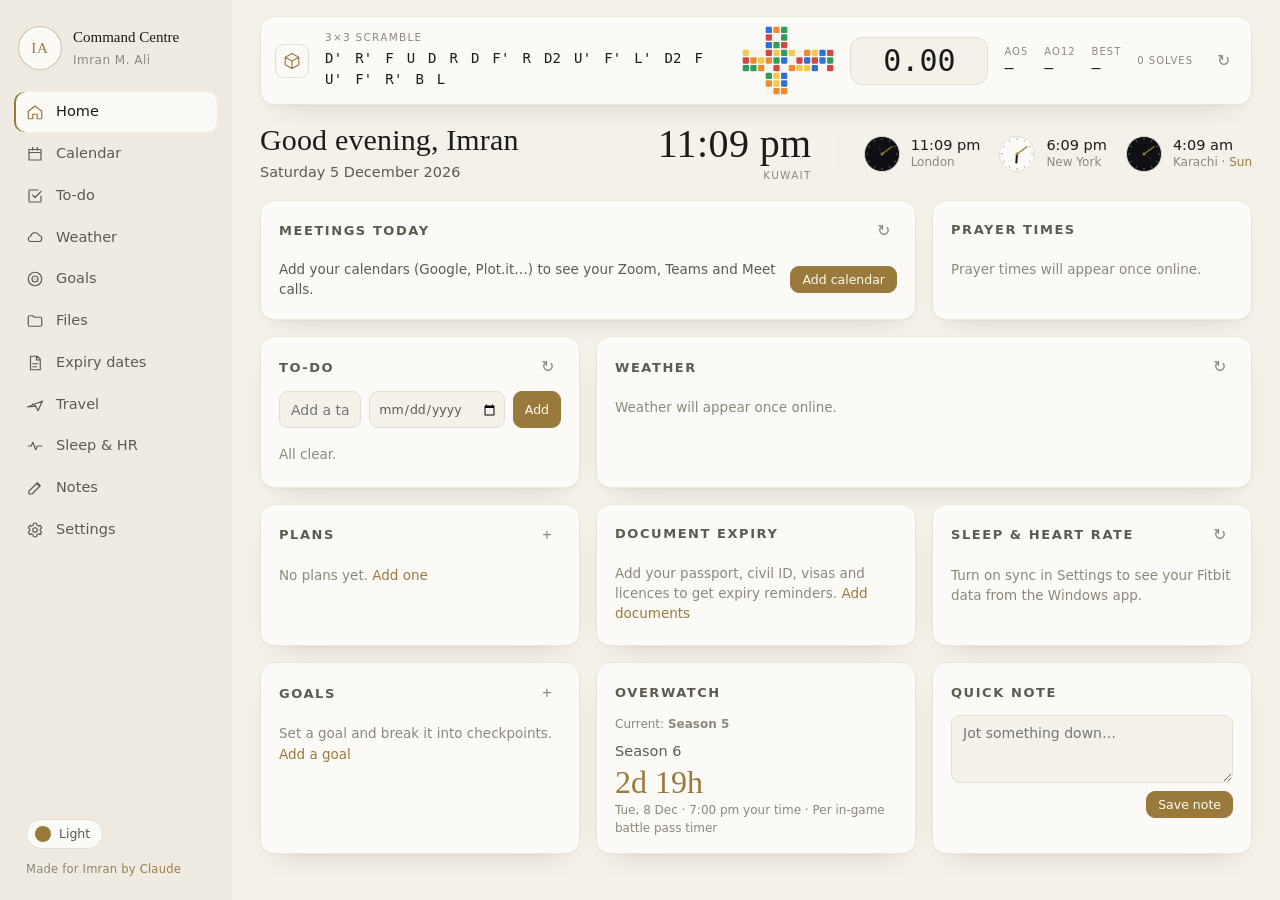
==== web/index.html @ ad5797c7 "iPhone/iPad version (PWA on GitHub Pages), encrypted Supabase sync incl. files, calendar/Fitbit rela" ====
<!DOCTYPE html>
<html lang="en">
<head>
  <meta charset="utf-8">
  <meta name="viewport" content="width=device-width, initial-scale=1, viewport-fit=cover">
  <title>Command Centre</title>
  <meta name="description" content="Imran's personal dashboard">
  <meta name="theme-color" content="#0f0f10" media="(prefers-color-scheme: dark)">
  <meta name="theme-color" content="#f6f3ec" media="(prefers-color-scheme: light)">
  <link rel="icon" href="icons/icon-192.png">
  <script>try{var t=localStorage.getItem("cc-theme");if(t&&t!=="system")document.documentElement.dataset.theme=t;}catch(e){}</script>
  <link rel="manifest" href="manifest.webmanifest">
  <link rel="apple-touch-icon" href="icons/apple-touch-icon.png">
  <meta name="apple-mobile-web-app-capable" content="yes">
  <meta name="mobile-web-app-capable" content="yes">
  <meta name="apple-mobile-web-app-status-bar-style" content="black-translucent">
  <meta name="apple-mobile-web-app-title" content="Command">
  <meta name="format-detection" content="telephone=no">
  <link rel="stylesheet" href="styles.css">
</head>
<body>
  <aside class="sidebar">
    <div class="brand">
      <button class="avatar-btn" id="avatar" title="Change profile picture"><span class="initials">IA</span><span class="edit">Change</span></button>
      <div><b>Command Centre</b><small>Imran M. Ali</small></div>
    </div>
    <nav id="nav"></nav>
    <div class="sidebar-foot">
      <button class="theme-toggle" id="themeToggle" title="Switch dark / light"><span class="t-ico"></span><span class="t-label">Dark</span></button>
      <small class="made">Made for Imran by Claude</small>
    </div>
  </aside>
  <div class="content">
    <div id="cube"></div>
    <main id="main"></main>
  </div>
  <nav id="tabs" class="tabs"></nav>
  <dialog id="modal"></dialog>
  <dialog id="viewer" class="viewer"></dialog>
  <div id="toasts"></div>
  <noscript>This dashboard needs JavaScript.</noscript>
  <script type="module" src="js/app.js"></script>
</body>
</html>
---- web/styles.css ----
/* Command Centre — quiet, editorial dark theme with a warm ivory light theme. */
:root {
  --bg: #0f0f10;
  --bg-2: #141415;
  --surface: #18181a;
  --surface-2: #1f1f22;
  --line: #2a2a2e;
  --line-soft: #222225;
  --text: #ece8df;
  --text-2: #a8a49b;
  --text-3: #75726b;
  --accent: #c9a96b;          /* champagne */
  --accent-ink: #1a1408;
  --accent-soft: rgba(201, 169, 107, .12);
  --ok: #7fb38d;
  --warn: #d9a54a;
  --bad: #d9705f;
  --info: #7ea6d8;
  --radius: 14px;
  --radius-sm: 9px;
  --shadow: 0 1px 0 rgba(255,255,255,.03) inset, 0 10px 30px -18px rgba(0,0,0,.6);
  --serif: "Iowan Old Style", "Palatino Linotype", Palatino, "Book Antiqua", Georgia, ui-serif, serif;
  --sans: "Segoe UI Variable Text", "Segoe UI", -apple-system, BlinkMacSystemFont, "Inter", system-ui, sans-serif;
  --mono: "Cascadia Mono", "SF Mono", ui-monospace, Consolas, monospace;
  --side: 232px;
  color-scheme: dark;
}
:root[data-theme=light] {
    --bg: #f4f1ea; --bg-2: #efebe2; --surface: #fbfaf6; --surface-2: #f3f0e8; --line: #e2ddd1; --line-soft: #ebe7dd;
    --text: #1c1b18; --text-2: #5d5a52; --text-3: #8c887e; --accent: #9a7a3c; --accent-ink: #fffaf0; --accent-soft: rgba(154,122,60,.1);
    --shadow: 0 1px 2px rgba(40,30,10,.04), 0 12px 30px -20px rgba(40,30,10,.25);
    color-scheme: light;
  }
@media (prefers-color-scheme: light) {
  :root:not([data-theme=dark]) {
    --bg: #f4f1ea; --bg-2: #efebe2; --surface: #fbfaf6; --surface-2: #f3f0e8; --line: #e2ddd1; --line-soft: #ebe7dd;
    --text: #1c1b18; --text-2: #5d5a52; --text-3: #8c887e; --accent: #9a7a3c; --accent-ink: #fffaf0; --accent-soft: rgba(154,122,60,.1);
    --shadow: 0 1px 2px rgba(40,30,10,.04), 0 12px 30px -20px rgba(40,30,10,.25);
    color-scheme: light;
  }
}

* { box-sizing: border-box; }
html { -webkit-text-size-adjust: 100%; }
body {
  margin: 0; background: var(--bg); color: var(--text); font: 14.5px/1.5 var(--sans);
  -webkit-font-smoothing: antialiased; display: flex; min-height: 100vh;
}
a { color: inherit; text-decoration: none; }
h1, h2, h3 { font-family: var(--serif); font-weight: 500; letter-spacing: .005em; margin: 0; }
small { color: var(--text-3); font-size: 12px; }
code { font-family: var(--mono); font-size: 12px; background: var(--surface-2); padding: 2px 6px; border-radius: 6px; word-break: break-all; }
.muted { color: var(--text-2); font-size: 13px; }
.spacer { flex: 1; }
.ico { width: 18px; height: 18px; fill: none; stroke: currentColor; stroke-width: 1.6; stroke-linecap: round; stroke-linejoin: round; flex: none; }

/* ---------- sidebar ---------- */
.sidebar {
  width: var(--side); position: fixed; inset: 0 auto 0 0; padding: 22px 14px; display: flex; flex-direction: column;
  border-right: 1px solid var(--line-soft); background: var(--bg-2);
}
.brand { display: flex; gap: 12px; align-items: center; padding: 4px 10px 22px; }
.avatar-btn {
  width: 44px; height: 44px; border-radius: 50%; flex: none; position: relative; padding: 0; cursor: pointer; overflow: hidden;
  border: 1px solid color-mix(in srgb, var(--accent) 45%, transparent); background: var(--surface) center / cover no-repeat;
  display: grid; place-items: center; transition: transform .2s var(--ease), box-shadow .2s;
}
.avatar-btn:hover { transform: scale(1.04); box-shadow: 0 0 0 3px var(--accent-soft); }
.avatar-btn .initials { font: 500 15px var(--serif); letter-spacing: .06em; color: var(--accent); }
.avatar-btn.has-photo .initials { display: none; }
.avatar-btn .edit { position: absolute; inset: auto 0 0 0; height: 40%; display: grid; place-items: center; font: 600 8.5px var(--sans); letter-spacing: .08em; text-transform: uppercase; color: #fff; background: rgba(0,0,0,.55); opacity: 0; transition: opacity .2s; }
.avatar-btn:hover .edit { opacity: 1; }
.orb-dot-unused { display: inline-block; width: 11px; height: 11px; border-radius: 50%; margin-right: 7px; vertical-align: 0; background: conic-gradient(from 0deg, #ff5f8f, #b85cff, #3d7bff, #29d3ff, #ffb347, #ff5f8f); box-shadow: 0 0 10px rgba(150,100,255,.6); animation: orbspin 6s linear infinite, orbpulse 3s ease-in-out infinite; }
@keyframes orbspin { to { transform: rotate(360deg); } }
@keyframes orbpulse { 50% { box-shadow: 0 0 16px rgba(150,100,255,.9); } }
.brand b { display: block; font-family: var(--serif); font-weight: 500; font-size: 15px; white-space: nowrap; }
.brand { gap: 11px !important; padding-left: 4px !important; }
.brand small { letter-spacing: .04em; }
#nav { display: flex; flex-direction: column; gap: 2px; }
#nav a { display: flex; align-items: center; gap: 12px; padding: 9px 12px; border-radius: 10px; color: var(--text-2); transition: background .15s, color .15s; }
#nav a:hover { background: var(--surface); color: var(--text); }
#nav a.active { background: var(--surface); color: var(--text); box-shadow: inset 2px 0 0 var(--accent); }
#nav a.active .ico { color: var(--accent); }
.sidebar-foot { margin-top: auto; padding: 0 12px; display: flex; flex-direction: column; gap: 12px; align-items: flex-start; }
.theme-toggle { display: inline-flex; align-items: center; gap: 8px; padding: 6px 12px 6px 8px; border-radius: 99px; border: 1px solid var(--line); background: var(--surface); color: var(--text-2); font: 500 12.5px var(--sans); cursor: pointer; transition: all .2s var(--ease); }
.theme-toggle:hover { color: var(--text); border-color: var(--text-3); }
.t-ico { width: 16px; height: 16px; border-radius: 50%; position: relative; background: var(--accent); transition: all .35s var(--ease); }
:root[data-theme=dark] .t-ico { background: transparent; box-shadow: inset -5px -2px 0 0 var(--accent); }
.made { font-size: 11.5px; letter-spacing: .02em; background: linear-gradient(90deg, var(--text-3), var(--accent), var(--text-3)); background-size: 200% 100%; -webkit-background-clip: text; background-clip: text; color: transparent; animation: shine 8s linear infinite; }
@keyframes shine { to { background-position: -200% 0; } }
html { transition: background-color .3s; }
body, .card, .sidebar, .cube-bar { transition: background-color .35s var(--ease), border-color .35s var(--ease), color .35s var(--ease); }

.content { margin-left: var(--side); flex: 1; min-width: 0; padding: 22px 32px 60px; max-width: 1480px; }


/* ---------- cube bar ---------- */
.cube-bar {
  display: grid; grid-template-columns: auto minmax(0, 1fr) auto auto auto auto; align-items: center; gap: 18px;
  padding: 12px 16px; margin-bottom: 26px; background: var(--surface); border: 1px solid var(--line-soft); border-radius: var(--radius); box-shadow: var(--shadow);
}
.cube-bar.collapsed { grid-template-columns: auto 1fr; padding: 8px 12px; }
.cube-bar.collapsed > :not(.cube-toggle):not(.cube-scramble) { display: none; }
.cube-bar.collapsed .cube-scramble code { font-size: 12px; color: var(--text-3); }
.cube-toggle { background: none; border: 1px solid var(--line); color: var(--accent); width: 34px; height: 34px; border-radius: 9px; cursor: pointer; display: grid; place-items: center; }
.cube-toggle svg { width: 18px; height: 18px; fill: none; stroke: currentColor; stroke-width: 1.5; stroke-linejoin: round; }
.cube-scramble { min-width: 0; }
.cube-scramble small { display: block; text-transform: uppercase; letter-spacing: .12em; font-size: 10.5px; margin-bottom: 2px; }
.cube-scramble code { background: none; padding: 0; font-size: 15px; letter-spacing: .02em; color: var(--text); word-spacing: 4px; word-break: normal; }
.cube-net { width: 104px; display: block; }
.cube-timer {
  font: 500 34px/1 var(--mono); font-variant-numeric: tabular-nums; min-width: 150px; padding: 10px 14px; border-radius: 12px;
  background: var(--bg); border: 1px solid var(--line); color: var(--text); cursor: pointer; touch-action: none; user-select: none; -webkit-user-select: none; transition: color .1s, border-color .1s;
}
.cube-timer[data-phase=holding] { color: var(--bad); border-color: var(--bad); }
.cube-timer[data-phase=ready] { color: var(--ok); border-color: var(--ok); }
.cube-timer[data-phase=running] { color: var(--accent); }
.cube-stats { display: flex; gap: 16px; align-items: center; }
.cube-stats div { display: flex; flex-direction: column; }
.cube-stats small { text-transform: uppercase; letter-spacing: .1em; font-size: 10px; }
.cube-stats b { font: 500 15px var(--mono); font-variant-numeric: tabular-nums; }
.cube-stats .last span { display: flex; gap: 4px; margin-top: 2px; }
.cube-stats .last button { font: 11px var(--sans); padding: 2px 7px; border-radius: 6px; border: 1px solid var(--line); background: none; color: var(--text-2); cursor: pointer; }
.cube-stats .last button.on { background: var(--accent-soft); color: var(--accent); border-color: var(--accent); }

/* ---------- headings ---------- */
.hero { display: flex; align-items: flex-end; justify-content: space-between; margin: 4px 0 24px; gap: 16px; }
.hero h1 { font-size: 34px; line-height: 1.1; }
.hero p { margin: 6px 0 0; color: var(--text-2); }
.clock { font: 300 46px/1 var(--serif); font-variant-numeric: tabular-nums; color: var(--text); letter-spacing: .01em; }
.page-head { display: flex; align-items: center; justify-content: space-between; gap: 12px; margin: 4px 0 20px; flex-wrap: wrap; }
.page-head h1 { font-size: 30px; }
.actions { display: flex; gap: 8px; }
h3.sub { font-size: 17px; margin: 22px 0 12px; color: var(--text-2); }

/* ---------- grid + cards ---------- */
.grid { display: grid; grid-template-columns: repeat(auto-fill, minmax(320px, 1fr)); gap: 18px; align-items: start; }
.card { background: var(--surface); border: 1px solid var(--line-soft); border-radius: var(--radius); padding: 18px 20px; box-shadow: var(--shadow); min-width: 0; }
.card > header { display: flex; align-items: center; justify-content: space-between; margin-bottom: 14px; min-height: 26px; }
.card h2 { font-size: 13px; font-family: var(--sans); font-weight: 600; text-transform: uppercase; letter-spacing: .12em; color: var(--text-2); }
.card h2 a:hover { color: var(--accent); }
section.card + section.card { margin-top: 18px; }
.grid section.card + section.card { margin-top: 0; }
.span2 { grid-column: span 2; }
.home-grid { align-items: stretch; }
.quick-add input[type=date] { flex: 0 0 150px; }
.done-list .t { color: var(--text-3); text-decoration: line-through; }
.icon-btn.sm { width: 24px; height: 24px; font-size: 13px; opacity: 0; transition: opacity .15s; }
.tasks li:hover .icon-btn.sm { opacity: 1; }
@media (max-width: 1100px) { .span2 { grid-column: auto; } }
.empty { color: var(--text-3); font-size: 13.5px; padding: 6px 0; }
.hint, .warn { font-size: 12.5px; color: var(--text-3); margin-top: 10px; }
.warn { color: var(--warn); margin: 0 0 10px; }
.more { display: inline-block; margin-top: 10px; font-size: 12.5px; color: var(--text-2); }
.more:hover { color: var(--accent); }

/* ---------- buttons ---------- */
.btn { font: 500 13px var(--sans); padding: 8px 14px; border-radius: 9px; border: 1px solid var(--line); background: var(--surface-2); color: var(--text); cursor: pointer; white-space: nowrap; transition: border-color .15s, background .15s, color .15s; display: inline-flex; align-items: center; gap: 6px; }
.btn:hover { border-color: var(--text-3); }
.btn.primary { background: var(--accent); border-color: var(--accent); color: var(--accent-ink); }
.btn.primary:hover { filter: brightness(1.06); }
.btn.ghost { background: transparent; }
.btn.danger { background: transparent; color: var(--bad); border-color: color-mix(in srgb, var(--bad) 40%, transparent); }
.btn.sm { padding: 5px 11px; font-size: 12.5px; }
.icon-btn { width: 28px; height: 28px; border-radius: 8px; border: 1px solid transparent; background: none; color: var(--text-3); cursor: pointer; font-size: 16px; line-height: 1; }
.icon-btn:hover { color: var(--accent); border-color: var(--line); }
.icon-btn.spin { animation: spin .8s linear infinite; }
@keyframes spin { to { transform: rotate(360deg); } }
.link { background: none; border: 0; padding: 0; color: var(--accent); cursor: pointer; font: inherit; font-size: inherit; }
.link:hover { text-decoration: underline; }

/* ---------- connect ---------- */
.connect { display: flex; align-items: center; justify-content: space-between; gap: 14px; padding: 4px 0; }
.connect p { margin: 0; color: var(--text-2); font-size: 13.5px; }

/* ---------- events ---------- */
.events { list-style: none; margin: 0; padding: 0; }
.events li { display: grid; grid-template-columns: 78px 1fr auto; gap: 14px; align-items: center; padding: 11px 0; border-top: 1px solid var(--line-soft); }
.events li:first-child { border-top: 0; }
.events .when { font: 500 14px var(--mono); font-variant-numeric: tabular-nums; color: var(--text-2); display: flex; flex-direction: column; }
.events .what { min-width: 0; }
.events .what b { font-weight: 500; display: block; overflow: hidden; text-overflow: ellipsis; white-space: nowrap; }
.events .what small { display: flex; gap: 8px; align-items: center; }
.events li.live .when { color: var(--accent); }
.events li.live { background: linear-gradient(90deg, var(--accent-soft), transparent 70%); margin: 0 -20px; padding-left: 20px; padding-right: 20px; }
.events li.plan { cursor: pointer; }
.pill { font-size: 10.5px; text-transform: uppercase; letter-spacing: .08em; padding: 1px 7px; border-radius: 99px; border: 1px solid var(--line); color: var(--text-2); }
.pill.zoom { color: #7ea6d8; border-color: rgba(126,166,216,.35); }
.pill.teams { color: #a49be0; border-color: rgba(164,155,224,.35); }
.pill.meet { color: var(--ok); border-color: rgba(127,179,141,.35); }
.pill.plan { color: var(--accent); border-color: color-mix(in srgb, var(--accent) 35%, transparent); }
.day + .day { margin-top: 18px; }
.day h3 { font-size: 18px; margin-bottom: 4px; }
.day h3 small { font-family: var(--sans); margin-left: 8px; }

/* ---------- tasks ---------- */
.quick-add { display: flex; gap: 8px; margin-bottom: 10px; }
.quick-add input { flex: 1; }
.tasks, .checkpoints { list-style: none; margin: 0; padding: 0; }
.tasks li, .checkpoints li { display: flex; align-items: center; gap: 12px; padding: 8px 0; border-top: 1px solid var(--line-soft); }
.tasks li:first-child, .checkpoints li:first-child { border-top: 0; }
.tasks .t { flex: 1; min-width: 0; }
.star { color: var(--accent); font-weight: 400; }
.check { width: 18px; height: 18px; border-radius: 50%; border: 1.5px solid var(--text-3); background: none; cursor: pointer; flex: none; padding: 0; transition: all .15s; }
.check:hover { border-color: var(--accent); }
.check.on { background: var(--accent); border-color: var(--accent); box-shadow: inset 0 0 0 3px var(--surface); }
.overdue { color: var(--bad); }
.soon { color: var(--warn); }
.checkpoints li.done span { color: var(--text-3); text-decoration: line-through; }
.checkpoints li span { flex: 1; }

/* ---------- prayer ---------- */
.prayer-next { display: flex; justify-content: space-between; align-items: baseline; margin-bottom: 12px; }
.prayer-next span { color: var(--text-2); }
.prayer-next b { color: var(--text); font-weight: 500; }
.prayer-next strong { font: 400 26px var(--serif); font-variant-numeric: tabular-nums; color: var(--accent); }
.prayers { list-style: none; margin: 0 0 10px; padding: 0; display: grid; grid-template-columns: repeat(6, 1fr); gap: 4px; }
.prayers li { display: flex; flex-direction: column; align-items: center; padding: 8px 2px; border-radius: 9px; font-size: 11.5px; color: var(--text-2); }
.prayers li b { font: 500 13.5px var(--mono); color: var(--text); margin-top: 2px; }
.prayers li.past { opacity: .45; }
.prayers li.next { background: var(--accent-soft); color: var(--accent); }
.prayers li.next b { color: var(--accent); }

/* ---------- weather ---------- */


/* ---------- plans / alerts / goals ---------- */
.plans, .alerts, .goals, .seasons, .nights { list-style: none; margin: 0; padding: 0; }
.plans li { display: flex; gap: 12px; align-items: center; padding: 9px 0; border-top: 1px solid var(--line-soft); cursor: pointer; }
.plans li:first-child { border-top: 0; }
.plans li > div { flex: 1; min-width: 0; }
.plans b { font-weight: 500; display: block; }
.plans .rel { white-space: nowrap; }
.dot { display: inline-block; width: 8px; height: 8px; border-radius: 50%; background: var(--text-3); }
.dot.family { background: var(--accent); } .dot.friends { background: var(--ok); } .dot.travel { background: var(--info); } .dot.work { background: #a49be0; }
.alerts li { padding: 9px 0 9px 12px; border-left: 2px solid var(--line); margin-bottom: 6px; }
.alerts li b { font-weight: 500; display: block; }
.alerts li.soon { border-color: var(--warn); } .alerts li.urgent, .alerts li.expired { border-color: var(--bad); }
.alerts li.expired small, .alerts li.urgent small { color: var(--bad); }
.goals li { padding: 8px 0; }
.goals .row, .goal .row { display: flex; justify-content: space-between; align-items: baseline; gap: 8px; }
.goals b { font-weight: 500; }
.goals .row span { font: 12.5px var(--mono); color: var(--accent); }
.bar { height: 4px; background: var(--line); border-radius: 99px; overflow: hidden; margin: 7px 0 5px; }
.bar i { display: block; height: 100%; background: var(--accent); border-radius: 99px; transition: width .4s; }
.goal p { margin: -6px 0 12px; }
.goal.archived { opacity: .55; }
.goal .quick-add { margin-top: 12px; }
.goal .quick-add input[type=date] { flex: 0 0 140px; }

/* ---------- overwatch ---------- */
.ow small { display: block; }
.ow-next { margin-top: 8px; }
.ow-next span { color: var(--text-2); display: block; }
.ow-next strong { font: 400 32px/1.2 var(--serif); color: var(--accent); font-variant-numeric: tabular-nums; display: block; }
.seasons li { padding: 8px 0; border-top: 1px solid var(--line-soft); cursor: pointer; }
.seasons li:first-child { border-top: 0; }
.seasons b { font-weight: 500; display: block; }
.seasons + .btn { margin-top: 10px; }

/* ---------- health ---------- */
.stats { display: grid; grid-template-columns: repeat(2, 1fr); gap: 14px 18px; }
.stats > div { display: flex; flex-direction: column; }
.stats strong { font: 400 26px/1.15 var(--serif); font-variant-numeric: tabular-nums; }
.stats strong em { font: 12px var(--sans); color: var(--text-3); font-style: normal; }
.spark-wrap { margin: 16px 0 8px; }
.spark { width: 100%; height: 60px; display: block; }
.spark path { fill: none; stroke: var(--bad); stroke-width: 1.5; vector-effect: non-scaling-stroke; }
.nights li { display: grid; grid-template-columns: 110px 1fr 70px; gap: 12px; align-items: center; padding: 6px 0; font-size: 13px; }
.nights b { font: 500 13px var(--mono); text-align: right; }
.nights .bar { margin: 0; height: 6px; }
@media (min-width: 900px) { main .stats { grid-template-columns: repeat(4, 1fr); } .grid .stats { grid-template-columns: repeat(2, 1fr); } }

/* ---------- quick note / notes ---------- */
.quick-note { display: flex; flex-direction: column; gap: 8px; align-items: flex-end; }
.quick-note textarea { width: 100%; }
.notes { display: grid; grid-template-columns: repeat(auto-fill, minmax(260px, 1fr)); gap: 14px; margin-top: 18px; }
.note { background: var(--surface); border: 1px solid var(--line-soft); border-radius: var(--radius); padding: 16px 18px; display: flex; flex-direction: column; }
.note.pinned { border-color: color-mix(in srgb, var(--accent) 40%, transparent); }
.note p { margin: 0 0 12px; white-space: normal; flex: 1; }
.note footer { display: flex; justify-content: space-between; align-items: center; font-size: 12px; }

/* ---------- documents ---------- */
.doc-grid { display: grid; grid-template-columns: repeat(auto-fill, minmax(300px, 1fr)); gap: 14px; }
.doc { display: flex; gap: 14px; background: var(--surface); border: 1px solid var(--line-soft); border-radius: var(--radius); padding: 14px; cursor: pointer; transition: border-color .15s; border-left: 3px solid var(--line); }
.doc:hover { border-color: var(--line); }
.doc.ok { border-left-color: var(--ok); } .doc.soon { border-left-color: var(--warn); } .doc.urgent, .doc.expired { border-left-color: var(--bad); }
.doc .thumb { width: 74px; height: 74px; border-radius: 9px; background: var(--surface-2) center/cover; flex: none; display: grid; place-items: center; color: var(--text-3); font-size: 12px; border: 1px solid var(--line-soft); }
.doc .info { display: flex; flex-direction: column; gap: 2px; min-width: 0; }
.doc b { font-weight: 500; }
.doc .exp { font-size: 13px; margin-top: 4px; }
.doc .exp em { font-style: normal; color: var(--text-3); margin-left: 4px; }
.doc.urgent .exp, .doc.expired .exp { color: var(--bad); } .doc.soon .exp { color: var(--warn); }

/* ---------- travel ---------- */
.stat-row { display: grid; grid-template-columns: repeat(4, 1fr); gap: 14px; margin-bottom: 18px; }
.stat { background: var(--surface); border: 1px solid var(--line-soft); border-radius: var(--radius); padding: 16px 18px; }
.stat strong { display: block; font: 400 32px/1.1 var(--serif); color: var(--text); }
.chips { display: flex; flex-wrap: wrap; gap: 8px; margin-top: 12px; }
.chip { border: 1px solid var(--line); border-radius: 99px; padding: 4px 12px; font-size: 13px; color: var(--text-2); }
.chip b { color: var(--accent); font-weight: 500; margin-left: 4px; }
.table { width: 100%; border-collapse: collapse; font-size: 13.5px; }
.table th { text-align: left; font-weight: 600; font-size: 11px; text-transform: uppercase; letter-spacing: .1em; color: var(--text-3); padding: 0 10px 10px 0; border-bottom: 1px solid var(--line); }
.table td { padding: 10px 10px 10px 0; border-bottom: 1px solid var(--line-soft); vertical-align: top; }
.table td:first-child { white-space: nowrap; font-variant-numeric: tabular-nums; color: var(--text-2); }
.table tr { cursor: pointer; }
.table tr:hover td { color: var(--text); background: var(--surface-2); }

/* ---------- forms ---------- */
input, textarea, select {
  font: 14px var(--sans); color: var(--text); background: var(--bg); border: 1px solid var(--line); border-radius: var(--radius-sm); padding: 9px 11px; width: 100%; outline: none; transition: border-color .15s;
}
input:focus, textarea:focus, select:focus { border-color: var(--accent); }
textarea { resize: vertical; }
input[type=checkbox] { width: auto; accent-color: var(--accent); }
.stack { display: flex; flex-direction: column; gap: 12px; }
.stack label > span, .form label > span { display: block; font-size: 12px; color: var(--text-2); margin-bottom: 5px; }
.row { display: flex; align-items: center; gap: 8px; flex-wrap: wrap; }
.row2 { display: grid; grid-template-columns: 1fr 1fr; gap: 10px; }
.toggle { display: flex; gap: 10px; align-items: center; cursor: pointer; }
.toggle span { margin: 0 !important; font-size: 13.5px !important; color: var(--text) !important; }
.badge { font-size: 11.5px; padding: 3px 9px; border-radius: 99px; border: 1px solid var(--line); color: var(--text-3); }
.badge.connected { color: var(--ok); border-color: rgba(127,179,141,.4); }
.badge.reconnect { color: var(--warn); border-color: rgba(217,165,74,.4); }

dialog { border: 1px solid var(--line); background: var(--surface); color: var(--text); border-radius: 18px; padding: 0; width: min(560px, calc(100vw - 24px)); box-shadow: 0 30px 80px -20px rgba(0,0,0,.6); }
dialog::backdrop { background: rgba(8, 8, 9, .55); backdrop-filter: blur(4px); }
.form { padding: 24px; display: grid; grid-template-columns: 1fr 1fr; gap: 14px; }
.form h3 { grid-column: 1 / -1; font-size: 22px; margin-bottom: 4px; }
.form label.wide { grid-column: 1 / -1; }
.form small { display: block; margin-top: 4px; }
.form-actions { grid-column: 1 / -1; display: flex; gap: 8px; margin-top: 6px; }
.viewer { width: auto; max-width: 95vw; padding: 12px; text-align: center; }
.viewer img { max-width: 90vw; max-height: 80vh; display: block; margin: 0 auto 10px; border-radius: 10px; }

/* ---------- toasts ---------- */
#toasts { position: fixed; bottom: 24px; right: 24px; display: flex; flex-direction: column; gap: 8px; z-index: 50; }
.toast { background: var(--surface-2); border: 1px solid var(--line); padding: 10px 16px; border-radius: 10px; font-size: 13px; opacity: 0; transform: translateY(8px); transition: all .25s; box-shadow: var(--shadow); }
.toast.show { opacity: 1; transform: none; }
.toast.ok { border-color: rgba(127,179,141,.4); } .toast.error { border-color: rgba(217,112,95,.5); color: var(--bad); }

/* ---------- more page (mobile) ---------- */
.more-grid { display: grid; grid-template-columns: repeat(2, 1fr); gap: 12px; }
.more-tile { display: flex; flex-direction: column; gap: 10px; align-items: flex-start; }
.more-tile .ico { width: 22px; height: 22px; color: var(--accent); }

/* ---------- mobile ---------- */
.tabs { display: none; }
@media (max-width: 640px) {
  body { display: block; }
  .sidebar { display: none; }
  .content { margin: 0; padding: calc(14px + env(safe-area-inset-top)) 14px calc(90px + env(safe-area-inset-bottom)); }
  .tabs {
    display: grid; grid-template-columns: repeat(5, 1fr); position: fixed; left: 0; right: 0; bottom: 0; z-index: 20;
    background: color-mix(in srgb, var(--bg-2) 88%, transparent); backdrop-filter: blur(16px); -webkit-backdrop-filter: blur(16px);
    border-top: 1px solid var(--line-soft); padding: 6px 4px calc(6px + env(safe-area-inset-bottom));
  }
  .tabs a { display: flex; flex-direction: column; align-items: center; gap: 3px; font-size: 10.5px; color: var(--text-3); padding: 4px 0; }
  .tabs a .ico { width: 21px; height: 21px; }
  .tabs a.active { color: var(--accent); }
  .grid { grid-template-columns: 1fr; gap: 12px; }
  .card { padding: 16px; }
  .hero { margin-bottom: 16px; }
  .hero h1 { font-size: 26px; }
  .clock { font-size: 34px; }
  .page-head h1 { font-size: 26px; }
  .stat-row { grid-template-columns: repeat(2, 1fr); }
  .events li.live { margin: 0 -16px; padding-left: 16px; padding-right: 16px; }
  .table thead { display: none; }
  .table tr { display: grid; grid-template-columns: 1fr auto; padding: 10px 0; border-bottom: 1px solid var(--line-soft); }
  .table td { border: 0; padding: 0; }
  .table td:nth-child(2) { text-align: right; font-weight: 500; }
  .table td:nth-child(3), .table td:nth-child(4) { font-size: 12px; color: var(--text-3); }
  .form { grid-template-columns: 1fr; padding: 20px; }
  #toasts { left: 14px; right: 14px; bottom: calc(80px + env(safe-area-inset-bottom)); }

  .cube-bar { grid-template-columns: 1fr auto; grid-template-areas: "scr toggle" "timer net" "stats stats"; gap: 10px 12px; margin-bottom: 16px; padding: 12px 14px; }
  .cube-toggle { grid-area: toggle; }
  .cube-scramble { grid-area: scr; }
  .cube-scramble code { font-size: 13.5px; word-spacing: 2px; }
  .cube-timer { grid-area: timer; font-size: 30px; min-width: 0; width: 100%; padding: 14px; }
  .cube-net-wrap { grid-area: net; }
  .cube-net { width: 92px; }
  .cube-stats { grid-area: stats; justify-content: space-between; }
  .cube-bar [data-new] { display: none; }
  .cube-bar.collapsed { grid-template-columns: 1fr auto; grid-template-areas: "scr toggle"; }
}
@media (min-width: 641px) and (max-width: 1180px) {
  .cube-net-wrap { display: none; }
  .cube-bar { grid-template-columns: auto minmax(0, 1fr) auto auto auto; }
}


/* =================== motion =================== */
:root { --ease: cubic-bezier(.22, .8, .24, 1); }
#main.enter > * { opacity: 0; transform: translateY(8px); }
#main > * { transition: opacity .45s var(--ease), transform .45s var(--ease); }
#main.enter .grid > *, #main.enter .cal-grid > * { opacity: 0; transform: translateY(10px); }
.grid > *, .cal-layout > * { transition: opacity .5s var(--ease), transform .5s var(--ease), border-color .2s, box-shadow .25s; }
.grid > *:nth-child(2) { transition-delay: .03s; } .grid > *:nth-child(3) { transition-delay: .06s; } .grid > *:nth-child(4) { transition-delay: .09s; }
.grid > *:nth-child(5) { transition-delay: .12s; } .grid > *:nth-child(6) { transition-delay: .15s; } .grid > *:nth-child(7) { transition-delay: .18s; }
.grid > *:nth-child(8) { transition-delay: .21s; } .grid > *:nth-child(9) { transition-delay: .24s; } .grid > *:nth-child(n+10) { transition-delay: .27s; }
.card:hover { border-color: var(--line); }
.btn, .icon-btn, .check, .cal-cell, .doc, .plans li, .tasks li { transition: all .18s var(--ease); }
.btn:active, .icon-btn:active { transform: scale(.96); }
.tasks li { animation: none; }
.check.on { animation: pop .3s var(--ease); }
@keyframes pop { 50% { transform: scale(1.25); } }
#nav a { position: relative; }
#nav a .ico { transition: transform .25s var(--ease), color .2s; }
#nav a:hover .ico { transform: translateX(2px); }
dialog[open] { animation: dlg .28s var(--ease); }
dialog[open]::backdrop { animation: fadein .28s ease; }
@keyframes dlg { from { opacity: 0; transform: translateY(12px) scale(.98); } }
@keyframes fadein { from { opacity: 0; } }
.skeleton { border-radius: 10px; background: linear-gradient(90deg, var(--surface-2) 0%, var(--line-soft) 40%, var(--surface-2) 80%); background-size: 200% 100%; animation: shimmer 1.4s infinite linear; }
@keyframes shimmer { to { background-position: -200% 0; } }
.cube-timer[data-phase=running] { box-shadow: 0 0 0 1px var(--accent), 0 0 30px -10px var(--accent); }
.bar i { transition: width .8s var(--ease); }
@media (prefers-reduced-motion: reduce) { *, *::before, *::after { animation: none !important; transition: none !important; } }

/* =================== clocks =================== */
.clocks { display: flex; align-items: center; gap: 26px; }
.clock-main { display: flex; flex-direction: column; align-items: flex-end; }
.clock-main small { letter-spacing: .12em; text-transform: uppercase; font-size: 10.5px; margin-top: 4px; }
.clock { font: 300 44px/1 var(--serif); }
.world { list-style: none; margin: 0; padding: 0 0 0 24px; display: flex; gap: 18px; border-left: 1px solid var(--line-soft); }
.world li { display: flex; align-items: center; gap: 10px; }
.world b { display: block; font: 500 14.5px var(--sans); font-variant-numeric: tabular-nums; white-space: nowrap; }
.world small { display: block; white-space: nowrap; }
.world em { font-style: normal; color: var(--accent); }
.mini-clock { flex: none; }
.mini-clock .face { fill: var(--surface); stroke: var(--line); }
.mini-clock .tick { stroke: var(--text-3); stroke-width: 1; }
.mini-clock .hand { stroke: var(--text); stroke-linecap: round; transform-origin: 20px 20px; transition: transform .6s var(--ease); }
.mini-clock .hand.h { stroke-width: 2.2; }
.mini-clock .hand.m { stroke-width: 1.4; stroke: var(--accent); }
.mini-clock .pin { fill: var(--accent); }
.world li.night .mini-clock .face { fill: #101014; }
@media (max-width: 1250px) { .hero { flex-direction: column; align-items: flex-start; } .clocks { width: 100%; justify-content: space-between; } }
@media (max-width: 640px) { .clocks { flex-direction: column; align-items: flex-start; gap: 12px; } .clock-main { align-items: flex-start; } .world { border: 0; padding: 0; flex-wrap: wrap; gap: 14px; } }

/* =================== weather =================== */
.weather-card { grid-column: span 2; }
@media (max-width: 1100px) { .weather-card { grid-column: auto; } }
.wx-top { display: flex; justify-content: space-between; gap: 20px; align-items: center; flex-wrap: wrap; }
.wx-now { display: flex; gap: 14px; align-items: center; }
.wx-now strong { font: 300 42px/1 var(--serif); display: block; margin-bottom: 4px; }
.wx-now small, .wx-moon small { display: block; }
.wx-moon { display: flex; gap: 12px; align-items: center; padding: 8px 14px 8px 8px; border: 1px solid var(--line-soft); border-radius: 12px; background: var(--bg); }
.wx-moon b { font-weight: 500; display: block; }
.moon-svg { filter: drop-shadow(0 0 10px rgba(244,239,226,.12)); }
.wx-sunline { display: flex; gap: 18px; margin: 12px 0 4px; }
.wx-week { list-style: none; margin: 10px 0 8px; padding: 0; }
.wx-week li { display: grid; grid-template-columns: 52px 34px 36px 34px 1fr 34px; align-items: center; gap: 8px; padding: 5px 0; border-top: 1px solid var(--line-soft); font-size: 13.5px; }
.wx-week li:first-child { border-top: 0; }
.wx-week span { color: var(--text-2); }
.wx-week em { font-style: normal; color: var(--text-3); text-align: right; }
.wx-week b { font-weight: 500; text-align: right; }
.wx-week .rain, .hours .rain { color: var(--info); font-size: 11.5px; }
.trange { height: 5px; background: var(--line-soft); border-radius: 99px; position: relative; }
.trange i { position: absolute; top: 0; bottom: 0; border-radius: 99px; background: linear-gradient(90deg, #7ea6d8, #f2c14e 60%, #e0874f); }
.src { display: block; text-align: right; }
.hourly { position: relative; }
.hourly-chart { width: 100%; height: 120px; display: block; }
.tline { fill: none; stroke: var(--accent); stroke-width: 2; vector-effect: non-scaling-stroke; }
.hours { list-style: none; margin: 6px 0 0; padding: 0; display: grid; grid-template-columns: repeat(12, 1fr); }
.hours li { display: flex; flex-direction: column; align-items: center; gap: 2px; font-size: 12px; }
.hours b { font-weight: 500; }
.weather-card.big .wx-week li { grid-template-columns: 70px 40px 44px 40px 1fr 40px; font-size: 14.5px; padding: 8px 0; }
@media (max-width: 640px) { .hours { grid-template-columns: repeat(6, 1fr); } .hours li:nth-child(n+7) { display: none; } }

/* animated weather icon parts */
.wx-svg { flex: none; overflow: visible; }
.wx-rays { animation: spin 24s linear infinite; }
.wx-sun circle { animation: glow 4s ease-in-out infinite; }
@keyframes glow { 50% { opacity: .85; } }
.wx-cloud { animation: drift 7s ease-in-out infinite; }
.wx-cloud-back { animation-duration: 9s; animation-direction: reverse; }
@keyframes drift { 50% { transform: translateX(2.5px); } }
.wx-rain line { animation: rain 1s linear infinite; }
@keyframes rain { 0% { opacity: 0; transform: translateY(-4px); } 30% { opacity: 1; } 100% { opacity: 0; transform: translateY(6px); } }
.wx-snow circle { animation: snow 2.2s linear infinite; }
@keyframes snow { 0% { opacity: 0; transform: translateY(-4px); } 30% { opacity: 1; } 100% { opacity: 0; transform: translate(2px, 7px); } }
.wx-bolt { animation: flash 3s infinite; }
@keyframes flash { 0%, 88%, 100% { opacity: 1; } 90%, 94% { opacity: .2; } }
.wx-fog line { animation: drift 4s ease-in-out infinite; }
.wx-moonicon { animation: glow 5s ease-in-out infinite; }

/* =================== month calendar =================== */
.seg { display: inline-flex; }
.seg .btn { border-radius: 0; margin-left: -1px; }
.seg .btn:first-child { border-radius: 9px 0 0 9px; margin: 0; }
.seg .btn:last-child { border-radius: 0 9px 9px 0; }
.cal-layout { display: grid; grid-template-columns: minmax(0, 1fr) 320px; gap: 18px; align-items: start; }
.banner { margin-bottom: 18px; }
.card.cal { padding: 0; overflow: hidden; }
.cal-head { display: grid; grid-template-columns: repeat(7, minmax(0, 1fr)); border-bottom: 1px solid var(--line-soft); }
.cal-head span { padding: 10px 12px; font-size: 11px; text-transform: uppercase; letter-spacing: .12em; color: var(--text-3); }
.cal-grid { display: grid; grid-template-columns: repeat(7, minmax(0, 1fr)); grid-auto-rows: minmax(132px, auto); }
.cal-cell { all: unset; box-sizing: border-box; padding: 8px 8px 6px; border-right: 1px solid var(--line-soft); border-bottom: 1px solid var(--line-soft); cursor: pointer; display: flex; flex-direction: column; gap: 4px; min-width: 0; position: relative; overflow: hidden; }
.cal-cell:nth-child(7n) { border-right: 0; }
.cal-cell:nth-last-child(-n+7) { border-bottom: 0; }
.cal-cell:hover { background: var(--surface-2); }
.cal-cell.out { background: var(--bg-2); }
.cal-cell.out .dnum, .cal-cell.out .chip-ev { opacity: .45; }
.cal-cell.sel { box-shadow: inset 0 0 0 1.5px var(--accent); }
.dnum { font: 500 13px var(--sans); width: 26px; height: 26px; display: grid; place-items: center; border-radius: 50%; color: var(--text-2); }
.cal-cell.today .dnum { background: var(--accent); color: var(--accent-ink); font-weight: 600; }
.cal-chips { display: flex; flex-direction: column; gap: 4px; min-width: 0; width: 100%; }
.chip-ev { display: block; max-width: 100%; font-size: 11.5px; line-height: 1.3; padding: 3px 6px 4px; border-radius: 5px; background: var(--accent-soft); color: var(--text); border-left: 2px solid var(--accent); overflow: hidden; }
.chip-ev i { display: block; font-style: normal; font-size: 10.5px; color: var(--text-3); font-variant-numeric: tabular-nums; white-space: nowrap; overflow: hidden; text-overflow: ellipsis; }
.chip-ev .t { display: -webkit-box; -webkit-line-clamp: 2; -webkit-box-orient: vertical; overflow: hidden; overflow-wrap: anywhere; }
.chip-ev[style] { border-left-color: var(--cal); background: color-mix(in srgb, var(--cal) 14%, transparent); }
.chip-ev.allday { background: var(--cal, var(--accent)); color: #14110a; border-left-color: var(--cal, var(--accent)); }
.chip-ev.allday i { color: inherit; opacity: .7; }
.chip-ev.plan { background: rgba(127,179,141,.1); border-left-color: var(--ok); }
.chip-ev.plan.family { background: var(--accent-soft); border-left-color: var(--accent); }
.chip-ev.plan.travel { background: rgba(126,166,216,.12); border-left-color: var(--info); }
.chip-ev.plan.work { background: rgba(164,155,224,.12); border-left-color: #a49be0; }
.more-ev { font-size: 11px; color: var(--text-3); padding-left: 6px; }
.agenda header { align-items: baseline; }
.agenda h2 { font-family: var(--serif); text-transform: none; letter-spacing: 0; font-size: 20px; font-weight: 500; color: var(--text); }
.agenda .events li { grid-template-columns: 70px 1fr auto; }
@media (max-width: 1180px) { .cal-layout { grid-template-columns: 1fr; } }
@media (max-width: 640px) {
  .cal-grid { grid-auto-rows: 64px; }
  .chip-ev { font-size: 0; padding: 0; height: 5px; border: 0; }
  .chip-ev i, .chip-ev .t { display: none; }
  .cal-chips { flex-direction: row; flex-wrap: wrap; gap: 3px; }
  .more-ev { display: none; }
  .cal-head span { padding: 8px 4px; text-align: center; }
  .dnum { margin: 0 auto; }
}

.prayers li b i { font-style: normal; font-size: 10px; color: var(--text-3); margin-left: 2px; font-family: var(--sans); }
.prayers li.next b i { color: var(--accent); }

.agenda .events .what b { white-space: normal; }

/* =================== files vault =================== */
.people-tabs { display: flex; gap: 8px; flex-wrap: wrap; margin-bottom: 16px; }
.person { display: inline-flex; align-items: center; gap: 8px; padding: 6px 12px 6px 6px; border-radius: 99px; border: 1px solid var(--line); background: var(--surface); color: var(--text-2); font: 500 13px var(--sans); cursor: pointer; transition: all .18s var(--ease); }
.people-tabs.small .person { padding: 5px 12px; }
.person:hover { color: var(--text); border-color: var(--text-3); }
.person.on { color: var(--text); border-color: var(--accent); background: var(--accent-soft); }
.person small { color: var(--text-3); }
.person .avatar { width: 24px; height: 24px; border-radius: 50%; display: grid; place-items: center; background: var(--surface-2); color: var(--accent); font: 600 11.5px var(--sans); }
.person.on .avatar { background: var(--accent); color: var(--accent-ink); }
.person.add { padding: 6px 14px; border-style: dashed; color: var(--text-3); }
.files-layout { display: grid; grid-template-columns: 230px minmax(0, 1fr); gap: 18px; align-items: start; }
.cats { padding: 8px; display: flex; flex-direction: column; gap: 2px; position: sticky; top: 16px; }
.cats button { all: unset; display: flex; justify-content: space-between; align-items: center; padding: 8px 10px; border-radius: 8px; cursor: pointer; color: var(--text-2); font-size: 13.5px; transition: background .15s, color .15s; }
.cats button:hover { background: var(--surface-2); color: var(--text); }
.cats button.on { background: var(--surface-2); color: var(--text); box-shadow: inset 2px 0 0 var(--accent); }
.cats small { font-variant-numeric: tabular-nums; }
.files-main { position: relative; min-height: 360px; }
.files-toolbar { display: flex; align-items: center; gap: 14px; margin-bottom: 14px; }
.files-toolbar input { max-width: 340px; }
.file-grid { display: grid; grid-template-columns: repeat(auto-fill, minmax(220px, 1fr)); gap: 12px; }
.file { display: flex; flex-direction: column; border: 1px solid var(--line-soft); border-radius: 12px; overflow: hidden; background: var(--bg); transition: border-color .18s, transform .18s var(--ease), box-shadow .18s; cursor: default; position: relative; }
.file:hover { border-color: var(--line); transform: translateY(-2px); box-shadow: 0 12px 24px -16px rgba(0,0,0,.6); }
.file-thumb { height: 120px; background: var(--surface-2) center / cover no-repeat; display: grid; place-items: center; color: var(--text-3); font: 600 15px var(--sans); letter-spacing: .1em; }
.file-thumb.pdf span { color: #d9705f; } .file-thumb.doc span { color: #7ea6d8; } .file-thumb.xls span { color: #7fb38d; }
.file-thumb.has-img span { display: none; }
.file-info { padding: 10px 12px 12px; min-width: 0; }
.file-info b { display: block; font-weight: 500; font-size: 13.5px; white-space: nowrap; overflow: hidden; text-overflow: ellipsis; }
.file-info small { display: block; white-space: nowrap; overflow: hidden; text-overflow: ellipsis; }
.file-actions { position: absolute; top: 8px; right: 8px; display: flex; gap: 4px; opacity: 0; transform: translateY(-4px); transition: all .18s var(--ease); }
.file:hover .file-actions { opacity: 1; transform: none; }
.file-actions .icon-btn { background: color-mix(in srgb, var(--surface) 92%, transparent); border-color: var(--line); color: var(--text); backdrop-filter: blur(6px); }
.icon-btn.danger:hover, .icon-btn.armed { color: var(--bad); border-color: var(--bad); }
.drop-empty { display: flex; flex-direction: column; align-items: center; justify-content: center; text-align: center; gap: 6px; min-height: 280px; border: 1.5px dashed var(--line); border-radius: 12px; color: var(--text-2); }
.drop-empty p { margin: 0; }
.ico.big { width: 34px; height: 34px; color: var(--accent); }
.drop-overlay { position: absolute; inset: 0; border-radius: var(--radius); border: 2px dashed var(--accent); background: color-mix(in srgb, var(--surface) 85%, transparent); display: grid; place-items: center; opacity: 0; pointer-events: none; transition: opacity .15s; }
.drop-overlay span { font: 500 15px var(--sans); color: var(--accent); }
.files-main.dragging .drop-overlay { opacity: 1; }
.vault-path { margin-top: 14px; }
.who { font-style: normal; font-size: 11px; color: var(--accent); border: 1px solid color-mix(in srgb, var(--accent) 40%, transparent); border-radius: 99px; padding: 0 6px; margin-left: 4px; }
@media (max-width: 900px) { .files-layout { grid-template-columns: 1fr; } .cats { position: static; flex-direction: row; flex-wrap: wrap; } .file-actions { opacity: 1; transform: none; } }

/* =================== flights =================== */
.tabs-seg .btn.on { background: var(--surface-2); border-color: var(--text-3); color: var(--text); }
.rank { list-style: none; margin: 0; padding: 0; }
.rank li { display: grid; grid-template-columns: minmax(0, 1.4fr) 1fr 32px; gap: 10px; align-items: center; padding: 6px 0; font-size: 13px; }
.rank li span { white-space: nowrap; overflow: hidden; text-overflow: ellipsis; color: var(--text-2); }
.rank .bar { margin: 0; height: 5px; }
.rank b { font-weight: 500; text-align: right; font-variant-numeric: tabular-nums; }
.longest strong { display: block; font: 400 30px/1.2 var(--serif); color: var(--accent); }
.longest small { display: block; margin-top: 4px; }
.unit { font: 14px var(--sans); color: var(--text-3); font-style: normal; margin-left: 2px; }
.table.flights td small.route-cities { display: block; color: var(--text-3); }
.table.flights tr { cursor: default; }

/* =================== HP Victus 15 (1920×1080 @125% → 1536×864) and similar laptop screens =================== */
@media (min-width: 1200px) and (max-height: 920px) {
  .content { padding: 16px 28px 40px; }
  .cube-bar { padding: 9px 14px; margin-bottom: 18px; gap: 16px; }
  .cube-scramble code { font-size: 14px; }
  .cube-timer { font-size: 30px; padding: 8px 12px; min-width: 138px; }
  .cube-net { width: 92px; }
  .hero { margin: 0 0 16px; }
  .hero h1 { font-size: 30px; }
  .clock { font-size: 40px; }
  .grid { gap: 16px; }
  .card { padding: 16px 18px; }
  .card > header { margin-bottom: 10px; }
  .events li { padding: 9px 0; }
  .wx-week li { padding: 4px 0; }
  .page-head { margin-bottom: 16px; }
  .cal-grid { grid-auto-rows: minmax(116px, auto); }
}
.quick-add input[type=date] { flex: 0 0 132px; padding-left: 8px; padding-right: 6px; font-size: 12.5px; color: var(--text-2); }

/* calendars list + legend */
.cal-list { list-style: none; margin: 0 0 12px; padding: 0; }
.cal-list li { display: flex; align-items: center; gap: 12px; padding: 8px 0; border-top: 1px solid var(--line-soft); }
.cal-list li:first-child { border-top: 0; }
.cal-list li > i, .cal-dot, .legend i { width: 10px; height: 10px; border-radius: 3px; flex: none; display: inline-block; }
.cal-dot { width: 8px; height: 8px; border-radius: 50%; }
.cal-list li div { flex: 1; min-width: 0; }
.cal-list b { font-weight: 500; display: block; }
.cal-list small { display: block; overflow: hidden; text-overflow: ellipsis; white-space: nowrap; }
.howto { margin-top: 12px; font-size: 13px; color: var(--text-2); }
.howto summary { cursor: pointer; color: var(--accent); }
.howto p { margin: 8px 0 0; }
.cal-legend { display: flex; gap: 8px; flex-wrap: wrap; margin: -6px 0 14px; }
.legend { display: inline-flex; align-items: center; gap: 7px; padding: 4px 11px; border-radius: 99px; border: 1px solid var(--line); background: var(--surface); color: var(--text-2); font: 500 12.5px var(--sans); cursor: pointer; transition: all .18s var(--ease); }
.legend.off { opacity: .45; text-decoration: line-through; }
.legend.plans { cursor: default; } .legend.plans i { background: var(--ok); }

.doc .thumb { position: relative; cursor: pointer; }
.doc .thumb .count { position: absolute; right: 4px; bottom: 4px; font: 600 10px var(--sans); font-style: normal; background: rgba(0,0,0,.6); color: #fff; padding: 1px 5px; border-radius: 99px; }
.exp-badge { position: absolute; left: 8px; top: 8px; font: 600 10.5px var(--sans); padding: 2px 8px; border-radius: 99px; background: rgba(0,0,0,.6); color: #fff; backdrop-filter: blur(4px); }
.exp-badge.warn { background: rgba(217,165,74,.9); color: #1a1408; } .exp-badge.bad { background: rgba(217,112,95,.92); }


/* =================== iPad (10th gen: 820×1180 portrait, 1180×820 landscape) — icon rail =================== */
@media (min-width: 641px) and (max-width: 1100px) {
  :root { --side: 76px; }
  .sidebar { width: var(--side); padding: calc(18px + env(safe-area-inset-top)) 10px 18px; align-items: center; }
  .brand { padding: 0 0 18px !important; justify-content: center; }
  .brand > div, #nav a span, .sidebar-foot .made, .theme-toggle .t-label { display: none; }
  #nav a { justify-content: center; padding: 12px; }
  #nav a .ico { width: 21px; height: 21px; }
  #nav a.active { box-shadow: inset 0 0 0 1px var(--line); }
  .sidebar-foot { align-items: center; padding: 0; }
  .theme-toggle { padding: 8px; }
  .content { padding: calc(18px + env(safe-area-inset-top)) 22px calc(30px + env(safe-area-inset-bottom)); }
  .grid { grid-template-columns: repeat(2, minmax(0, 1fr)); }
  .weather-card, .span2 { grid-column: span 2; }
  .hero { flex-direction: column; align-items: flex-start; }
  .clocks { width: 100%; justify-content: space-between; }
  .cal-grid { grid-auto-rows: minmax(104px, auto); }
  .chip-ev { font-size: 11px; }
  .cube-timer { font-size: 30px; min-width: 130px; }
  .files-layout { grid-template-columns: 200px minmax(0, 1fr); }
  .stat-row { grid-template-columns: repeat(4, 1fr); }
}
@media (min-width: 641px) and (max-width: 900px) {
  .files-layout { grid-template-columns: 1fr; }
  .cats { position: static; flex-direction: row; flex-wrap: wrap; }
  .world { gap: 12px; }
}

/* =================== iPhone 16 Pro (402×874) =================== */
@media (max-width: 640px) {
  .content { padding-left: max(14px, env(safe-area-inset-left)); padding-right: max(14px, env(safe-area-inset-right)); }
  .page-head { gap: 10px; }
  .page-head .actions { flex-wrap: wrap; }
  .hero h1 { font-size: 25px; }
  .world li { min-width: 0; }
  .world .mini-clock { width: 32px; height: 32px; }
  .cube-bar .cube-stats .last span { display: none; }
  .cube-timer { font-size: 34px; padding: 16px; }
  .wx-top { flex-direction: column; align-items: stretch; }
  .wx-week li { grid-template-columns: 46px 30px 34px 30px 1fr 30px; gap: 6px; font-size: 13px; }
  .prayers li { font-size: 10.5px; padding: 6px 0; }
  .prayers li b { font-size: 12px; }
  .prayers li b i { display: block; margin: 0; }
  .agenda { margin-top: 0; }
  .file-grid { grid-template-columns: repeat(2, minmax(0, 1fr)); gap: 10px; }
  .file-thumb { height: 96px; }
  .doc-grid, .notes { grid-template-columns: 1fr; }
  .stat strong { font-size: 26px; }
  dialog { width: calc(100vw - 16px); max-height: calc(100vh - 40px - env(safe-area-inset-top)); overflow: auto; }
  .quick-add input[type=date] { flex: 0 0 120px; }
  .tabs a { font-size: 10px; }
  .sidebar-foot { display: none; }
}
/* touch devices: no hover-only controls */
@media (hover: none) {
  .file-actions { opacity: 1; transform: none; }
  .tasks li .icon-btn.sm { opacity: 1; }
  .card:hover, .file:hover { transform: none; }
}
/* PWA standalone on iOS: room for the status bar / Dynamic Island */
@media (display-mode: standalone) and (max-width: 640px) {
  .content { padding-top: calc(8px + env(safe-area-inset-top)); }
}

.badge.bad { color: var(--bad); border-color: rgba(217,112,95,.5); }
.made-m { text-align: center; margin-top: 22px; }
#syncStatus small { margin-left: 6px; }
@media (max-width: 640px) {
  .world { display: grid; grid-template-columns: repeat(3, minmax(0, 1fr)); gap: 8px; width: 100%; }
  .world li { gap: 6px; }
  .world .mini-clock { width: 26px; height: 26px; }
  .world b { font-size: 13px; }
  .world small { font-size: 11px; }
  .clock { font-size: 38px; }
}
@media (max-width: 640px) {
  .cal-chips .chip-ev { width: 7px; height: 7px; border-radius: 50%; flex: none; background: var(--cal, var(--accent)); }
  .cal-chips .chip-ev.plan { background: var(--ok); } .cal-chips .chip-ev.plan.family { background: var(--accent); } .cal-chips .chip-ev.plan.travel { background: var(--info); }
  .cal-cell { padding: 6px 4px; align-items: center; }
  .cal-chips { justify-content: center; }
}
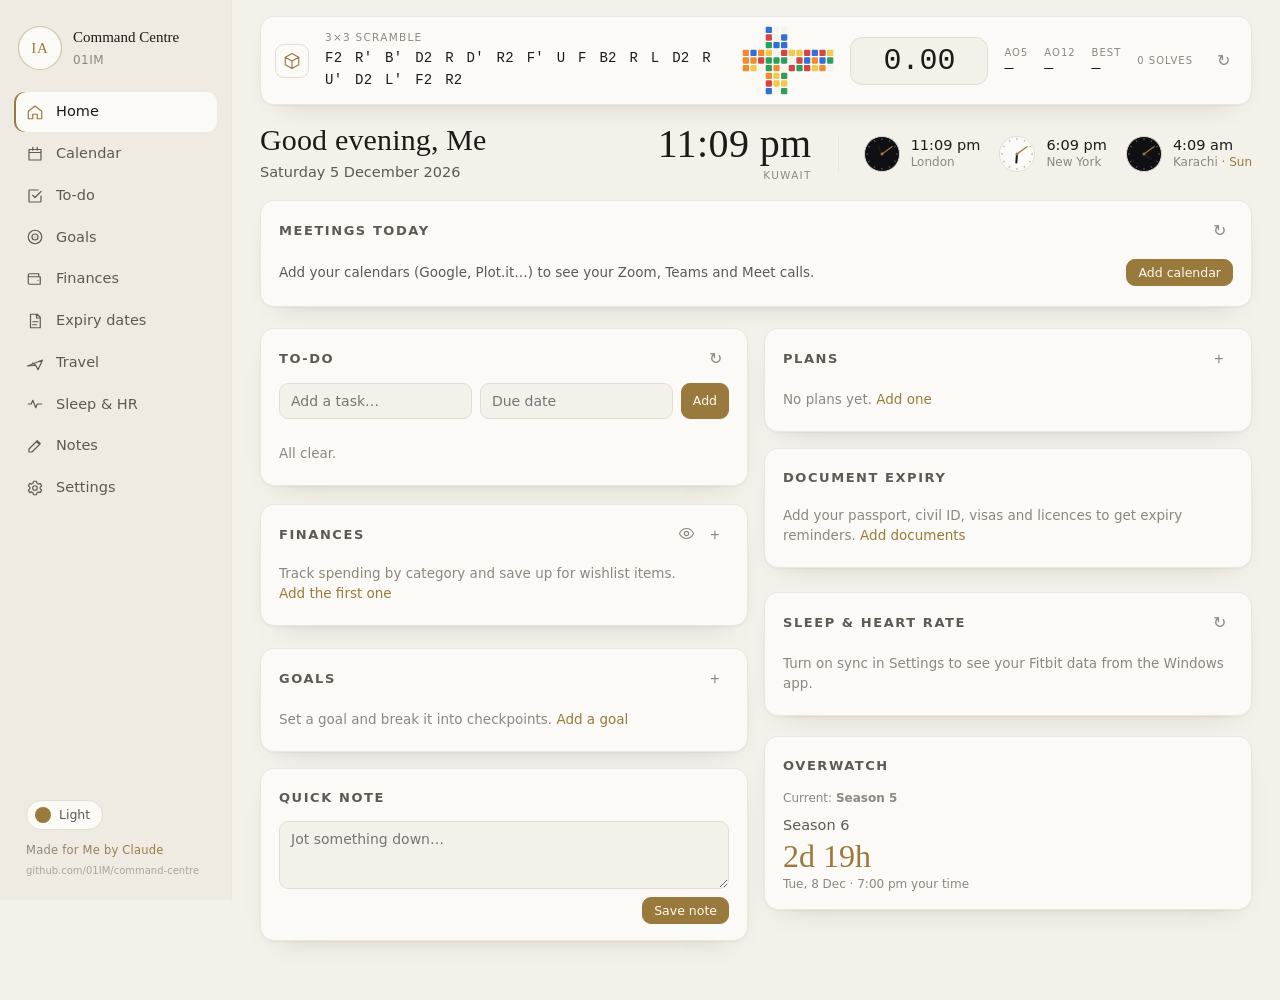
==== commit 06a5c086: "Home layout editor (move/resize widgets), recurring Mon-Thu to-dos, phone profile picture, GitHub li" ====
--- a/web/index.html
+++ b/web/index.html
@@ -4,7 +4,7 @@
   <meta charset="utf-8">
   <meta name="viewport" content="width=device-width, initial-scale=1, viewport-fit=cover">
   <title>Command Centre</title>
-  <meta name="description" content="Imran's personal dashboard">
+  <meta name="description" content="Me's personal dashboard">
   <meta name="theme-color" content="#0f0f10" media="(prefers-color-scheme: dark)">
   <meta name="theme-color" content="#f6f3ec" media="(prefers-color-scheme: light)">
   <link rel="icon" href="icons/icon-192.png">
@@ -22,12 +22,13 @@
   <aside class="sidebar">
     <div class="brand">
       <button class="avatar-btn" id="avatar" title="Change profile picture"><span class="initials">IA</span><span class="edit">Change</span></button>
-      <div><b>Command Centre</b><small>Imran M. Ali</small></div>
+      <div><b>Command Centre</b><small>01IM</small></div>
     </div>
     <nav id="nav"></nav>
     <div class="sidebar-foot">
       <button class="theme-toggle" id="themeToggle" title="Switch dark / light"><span class="t-ico"></span><span class="t-label">Dark</span></button>
-      <small class="made">Made for Imran by Claude</small>
+      <small class="made">Made for Me by Claude</small>
+      <a class="gh-link" href="https://github.com/01IM/command-centre" target="_blank" rel="noopener">github.com/01IM/command-centre</a>
     </div>
   </aside>
   <div class="content">
--- a/web/styles.css
+++ b/web/styles.css
@@ -717,3 +717,130 @@
   .cal-cell { padding: 6px 4px; align-items: center; }
   .cal-chips { justify-content: center; }
 }
+/* the cube timer isn't part of the phone version */
+body[data-device=phone] #cube { display: none; }
+
+/* iPhone / iPad: fade only — moving layers make Safari render text blurry */
+@media (hover: none), (max-width: 1100px) and (pointer: coarse) {
+  #main > *, .grid > *, .cal-layout > *, .card, .tasks li, .file, .cal-cell { transition: opacity .3s ease !important; transform: none !important; will-change: auto !important; }
+  #main.enter > *, #main.enter .grid > *, #main.enter .cal-grid > * { transform: none !important; }
+  .tabs { -webkit-backdrop-filter: none; backdrop-filter: none; background: var(--bg-2); }
+  .file-actions .icon-btn, .exp-badge { -webkit-backdrop-filter: none; backdrop-filter: none; }
+  body { -webkit-text-size-adjust: 100%; text-rendering: optimizeLegibility; }
+}
+/* iOS draws a blur under the status bar: start the page below that zone */
+@media (max-width: 640px) {
+  .content { padding-top: calc(env(safe-area-inset-top) + 34px) !important; }
+}
+@media (display-mode: standalone) and (min-width: 641px) and (max-width: 1366px) {
+  .content { padding-top: calc(env(safe-area-inset-top) + 28px) !important; }
+  .sidebar { padding-top: calc(env(safe-area-inset-top) + 28px) !important; }
+}
+
+.nights li { grid-template-columns: 110px 1fr 70px; }
+.nights .nap-note { grid-column: 2 / -1; margin-top: -2px; }
+
+/* =================== budget =================== */
+.card-actions { display: inline-flex; gap: 2px; }
+.icon-btn.eye .ico { width: 17px; height: 17px; }
+.masked { letter-spacing: .12em; color: var(--text-3); }
+.alerts.tight li { padding: 6px 0 6px 10px; margin-bottom: 4px; }
+.alerts.tight li b { font-size: 13.5px; }
+.card.compact > header { margin-bottom: 8px; }
+.bud-total { display: flex; justify-content: space-between; align-items: baseline; margin-bottom: 6px; }
+.bud-total strong { font: 400 24px var(--serif); font-variant-numeric: tabular-nums; }
+.bud-cats, .bud-wish, .bud-items { list-style: none; margin: 0; padding: 0; }
+.bud-cats li { display: flex; justify-content: space-between; padding: 5px 0; border-top: 1px solid var(--line-soft); font-size: 13.5px; }
+.bud-cats li span { color: var(--text-2); }
+.bud-cats b, .bud-items span, .bud-items .row span { font-weight: 500; font-variant-numeric: tabular-nums; white-space: nowrap; }
+.bud-wish { margin-top: 10px; }
+.bud-wish li { padding: 4px 0; }
+.bud-wish .row { display: flex; justify-content: space-between; gap: 8px; font-size: 13px; }
+.bud-wish .bar, .bud-items .bar { margin: 5px 0 3px; }
+.bud-stats .stat strong { font-size: 26px; font-variant-numeric: tabular-nums; }
+.bud-stats .stat.cur { display: flex; flex-direction: column; gap: 6px; justify-content: center; }
+.bud-stats select { width: auto; padding: 6px 10px; }
+.bud-cat-total { display: flex; justify-content: space-between; align-items: baseline; margin: -4px 0 10px; }
+.bud-cat-total strong { font: 400 26px var(--serif); color: var(--accent); font-variant-numeric: tabular-nums; }
+.bud-items li { display: flex; justify-content: space-between; gap: 12px; align-items: center; padding: 9px 0; border-top: 1px solid var(--line-soft); cursor: pointer; }
+.bud-items li:first-child { border-top: 0; }
+.bud-items li > div { min-width: 0; }
+.bud-items li b { font-weight: 500; display: block; }
+.bud-items li small { display: block; }
+.bud-items li.wish { display: block; }
+.bud-items li.wish .row { display: flex; justify-content: space-between; align-items: center; gap: 10px; }
+.bud-grid { margin-top: 4px; }
+
+.card-stack { display: flex; flex-direction: column; gap: 16px; min-width: 0; }
+.card-stack > .card { margin: 0 !important; }
+.card-stack > .card:last-child { flex: 1; }
+.cal-list small.cal-ok { color: var(--ok); }
+.cal-list small.cal-bad { color: var(--bad); white-space: normal; }
+
+.diag { padding: 20px; text-align: left; width: min(860px, 92vw); }
+.diag h3 { margin-bottom: 10px; }
+.diag pre { white-space: pre-wrap; word-break: break-all; font: 12px/1.5 var(--mono); background: var(--bg); border: 1px solid var(--line); border-radius: 10px; padding: 12px; max-height: 60vh; overflow: auto; color: var(--text-2); }
+.viewer:has(.diag) { width: auto; }
+
+/* Settings: cards flow in columns so there are no gaps between cards of different heights */
+.settings-cols { columns: 3 340px; column-gap: 18px; }
+.settings-cols > .card { break-inside: avoid; display: inline-block; width: 100%; margin: 0 0 18px !important; }
+@media (max-width: 640px) { .settings-cols { columns: 1; } }
+
+.gh-link { font-size: 10px; color: var(--text-3); text-decoration: none; opacity: .7; margin-top: -8px; transition: opacity .2s, color .2s; }
+.gh-link:hover { opacity: 1; color: var(--accent); text-decoration: underline; }
+.made-m .gh-link { display: inline-block; margin-top: 4px; }
+@media (max-width: 1100px) and (min-width: 641px) { .sidebar-foot .gh-link { display: none; } }
+
+/* =================== Home layout: masonry grid + edit mode =================== */
+.home-grid.masonry { grid-auto-rows: 8px; row-gap: 0; column-gap: 16px; align-items: start; grid-auto-flow: row dense; position: relative; }
+.home-grid.masonry > .card { margin: 0; position: relative; }
+.home-grid > .card.fixed-h { overflow: auto; scrollbar-width: thin; }
+.hero-avatar { display: none; }
+
+.home-grid.editing > .card { cursor: grab; user-select: none; -webkit-user-select: none; outline: 1.5px dashed color-mix(in srgb, var(--accent) 55%, transparent); outline-offset: -1.5px; animation: w-breathe 2.4s ease-in-out infinite; }
+.home-grid.editing > .card > *:not(.w-tool) { pointer-events: none; }
+.home-grid.editing > .card:hover { box-shadow: 0 0 0 3px var(--accent-soft), var(--shadow); }
+.home-grid.editing > .card.dragging { cursor: grabbing; z-index: 30; animation: none; outline-style: solid; box-shadow: 0 24px 60px rgba(0,0,0,.45), 0 0 0 1.5px var(--accent); opacity: .97; transition: box-shadow .2s, opacity .2s; }
+.home-grid.editing > .card.dropping { z-index: 30; transition: transform .3s cubic-bezier(.2,.8,.2,1), box-shadow .3s; }
+.home-grid.editing > .card.resizing { z-index: 20; animation: none; outline-style: solid; transition: height .08s linear; }
+.home-grid.is-dragging > .card:not(.dragging) { transition: transform .32s cubic-bezier(.2,.8,.2,1); }
+@keyframes w-breathe { 50% { outline-color: color-mix(in srgb, var(--accent) 25%, transparent); } }
+.w-tool { position: absolute; z-index: 2; }
+.w-grip { top: 10px; right: 10px; width: 32px; height: 32px; border-radius: 9px; display: grid; place-items: center; background: var(--surface-2, rgba(127,127,127,.12)); border: 1px solid var(--line); color: var(--text-2); cursor: grab; touch-action: none; transition: background .2s, color .2s; }
+.w-grip svg { width: 16px; height: 16px; fill: currentColor; }
+.w-grip:hover { color: var(--accent); }
+.w-resize { right: 3px; bottom: 3px; width: 22px; height: 22px; cursor: nwse-resize; touch-action: none; border-radius: 0 0 var(--radius) 0; }
+.w-resize::after { content: ''; position: absolute; right: 5px; bottom: 5px; width: 10px; height: 10px; border-right: 2px solid var(--accent); border-bottom: 2px solid var(--accent); border-radius: 0 0 3px 0; opacity: .8; transition: transform .15s; }
+.w-resize:hover::after { transform: scale(1.25); opacity: 1; }
+.layout-bar { position: fixed; left: 50%; bottom: calc(22px + env(safe-area-inset-bottom)); z-index: 60; display: flex; align-items: center; gap: 10px; padding: 9px 10px 9px 18px; border-radius: 14px; background: color-mix(in srgb, var(--surface) 88%, transparent); backdrop-filter: blur(14px); -webkit-backdrop-filter: blur(14px); border: 1px solid var(--line); box-shadow: 0 18px 50px rgba(0,0,0,.35); font-size: 13px; color: var(--text-2); transform: translate(-50%, 30px); opacity: 0; transition: transform .28s cubic-bezier(.2,.8,.2,1), opacity .28s; }
+.layout-bar.in { transform: translate(-50%, 0); opacity: 1; }
+@media (max-width: 640px) {
+  .hero { position: relative; }
+  .hero-avatar { display: grid; position: absolute; top: 2px; right: 0; width: 46px; height: 46px; }
+  .hero > div:first-of-type { padding-right: 56px; }
+  .layout-bar { bottom: calc(78px + env(safe-area-inset-bottom)); width: calc(100vw - 24px); padding-left: 14px; font-size: 12px; }
+  .layout-bar span { flex: 1; }
+}
+@media (prefers-reduced-motion: reduce) { .home-grid.editing > .card { animation: none; } }
+
+/* Recurring to-dos */
+.quick-add[data-form=todo] { flex-wrap: wrap; }
+.repeat-opt { flex-basis: 100%; display: inline-flex; align-items: center; gap: 8px; font-size: 12px; color: var(--text-3); cursor: pointer; user-select: none; margin-top: -2px; width: fit-content; }
+.repeat-opt input { appearance: none; -webkit-appearance: none; width: 15px; height: 15px; margin: 0; border-radius: 4px; border: 1.5px solid var(--text-3); display: grid; place-items: center; cursor: pointer; transition: all .18s var(--ease); flex: none; }
+.repeat-opt input:checked { background: var(--accent); border-color: var(--accent); }
+.repeat-opt input:checked::after { content: ''; width: 4px; height: 8px; border: solid var(--bg, #111); border-width: 0 2px 2px 0; transform: translateY(-1px) rotate(45deg); }
+.repeat-opt:has(input:checked) { color: var(--accent); }
+.repeat-opt:hover { color: var(--text-2); }
+.tasks small.repeat-tag { color: var(--accent); opacity: .85; white-space: nowrap; }
+.tasks li.done-today .t { text-decoration: line-through; text-decoration-color: var(--text-3); color: var(--text-3); }
+.tasks li.done-today, .tasks li.off-day { opacity: .6; }
+.tasks li.off-day .check { cursor: default; border-style: dashed; }
+.tasks li.off-day .check:hover { border-color: var(--text-3); }
+.quick-add .repeat-opt input[type=checkbox] { flex: none; width: 15px; height: 15px; min-height: 0; padding: 0; background: none; box-shadow: none; }
+.quick-add .repeat-opt input[type=checkbox]:checked { background: var(--accent); }
+/* Only reveal the repeat option while a task is being typed */
+.quick-add .repeat-opt { max-height: 0; opacity: 0; margin-top: -8px; overflow: hidden; pointer-events: none; transition: max-height .25s var(--ease), opacity .2s var(--ease), margin-top .25s var(--ease); }
+.quick-add:focus-within .repeat-opt,
+.quick-add:has(input[name=title]:not(:placeholder-shown)) .repeat-opt,
+.quick-add:has(.repeat-opt input:checked) .repeat-opt { max-height: 24px; opacity: 1; margin-top: 0; pointer-events: auto; }
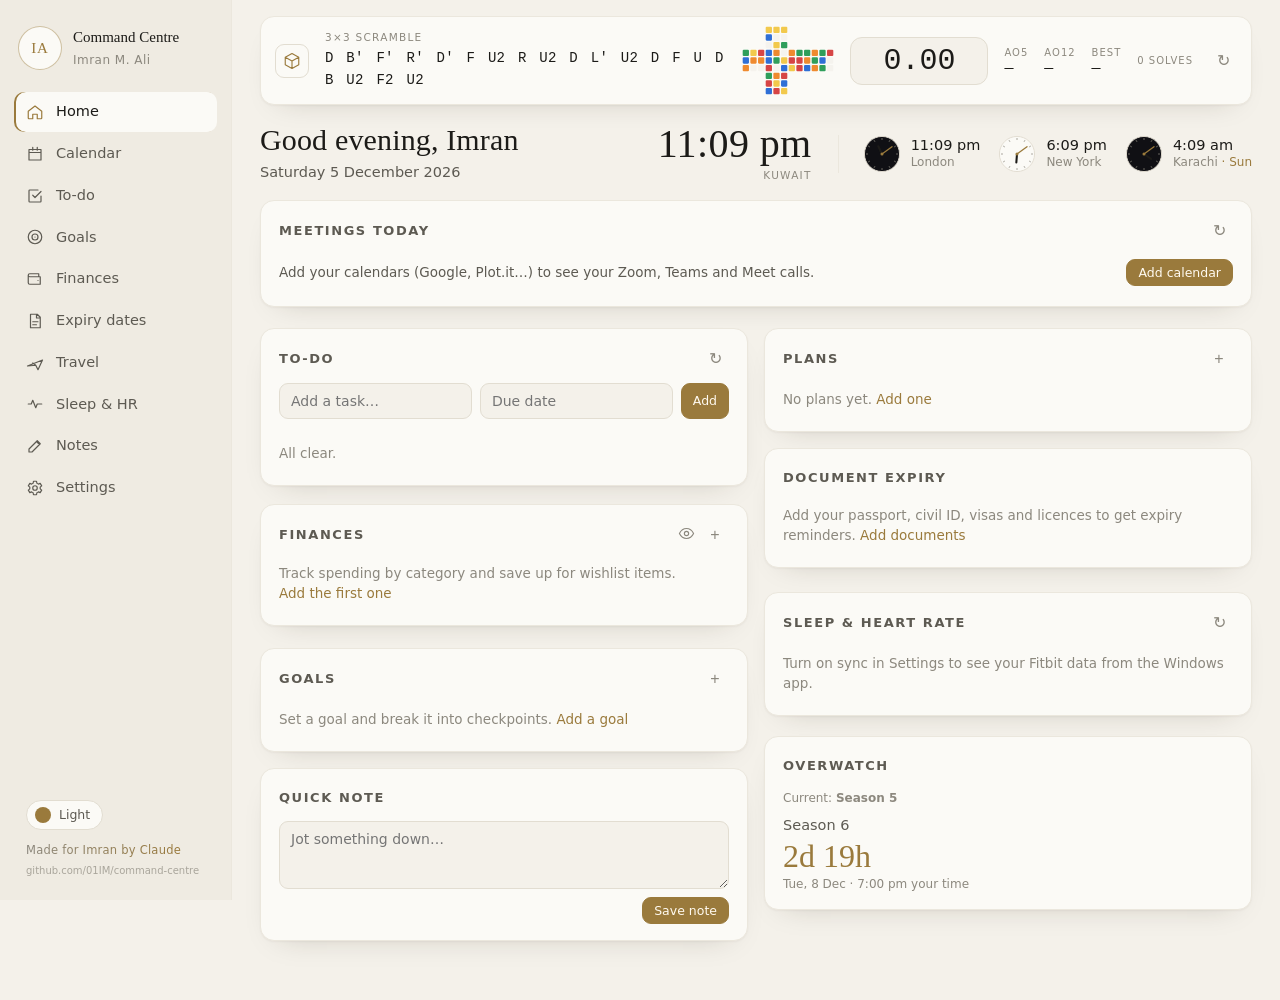
==== commit 310b1fb8: "Home layout editor (move/resize widgets), recurring Mon-Thu to-dos, phone profile picture, GitHub li" ====
--- a/web/index.html
+++ b/web/index.html
@@ -4,7 +4,7 @@
   <meta charset="utf-8">
   <meta name="viewport" content="width=device-width, initial-scale=1, viewport-fit=cover">
   <title>Command Centre</title>
-  <meta name="description" content="Me's personal dashboard">
+  <meta name="description" content="Imran's personal dashboard">
   <meta name="theme-color" content="#0f0f10" media="(prefers-color-scheme: dark)">
   <meta name="theme-color" content="#f6f3ec" media="(prefers-color-scheme: light)">
   <link rel="icon" href="icons/icon-192.png">
@@ -22,12 +22,12 @@
   <aside class="sidebar">
     <div class="brand">
       <button class="avatar-btn" id="avatar" title="Change profile picture"><span class="initials">IA</span><span class="edit">Change</span></button>
-      <div><b>Command Centre</b><small>01IM</small></div>
+      <div><b>Command Centre</b><small>Imran M. Ali</small></div>
     </div>
     <nav id="nav"></nav>
     <div class="sidebar-foot">
       <button class="theme-toggle" id="themeToggle" title="Switch dark / light"><span class="t-ico"></span><span class="t-label">Dark</span></button>
-      <small class="made">Made for Me by Claude</small>
+      <small class="made">Made for Imran by Claude</small>
       <a class="gh-link" href="https://github.com/01IM/command-centre" target="_blank" rel="noopener">github.com/01IM/command-centre</a>
     </div>
   </aside>
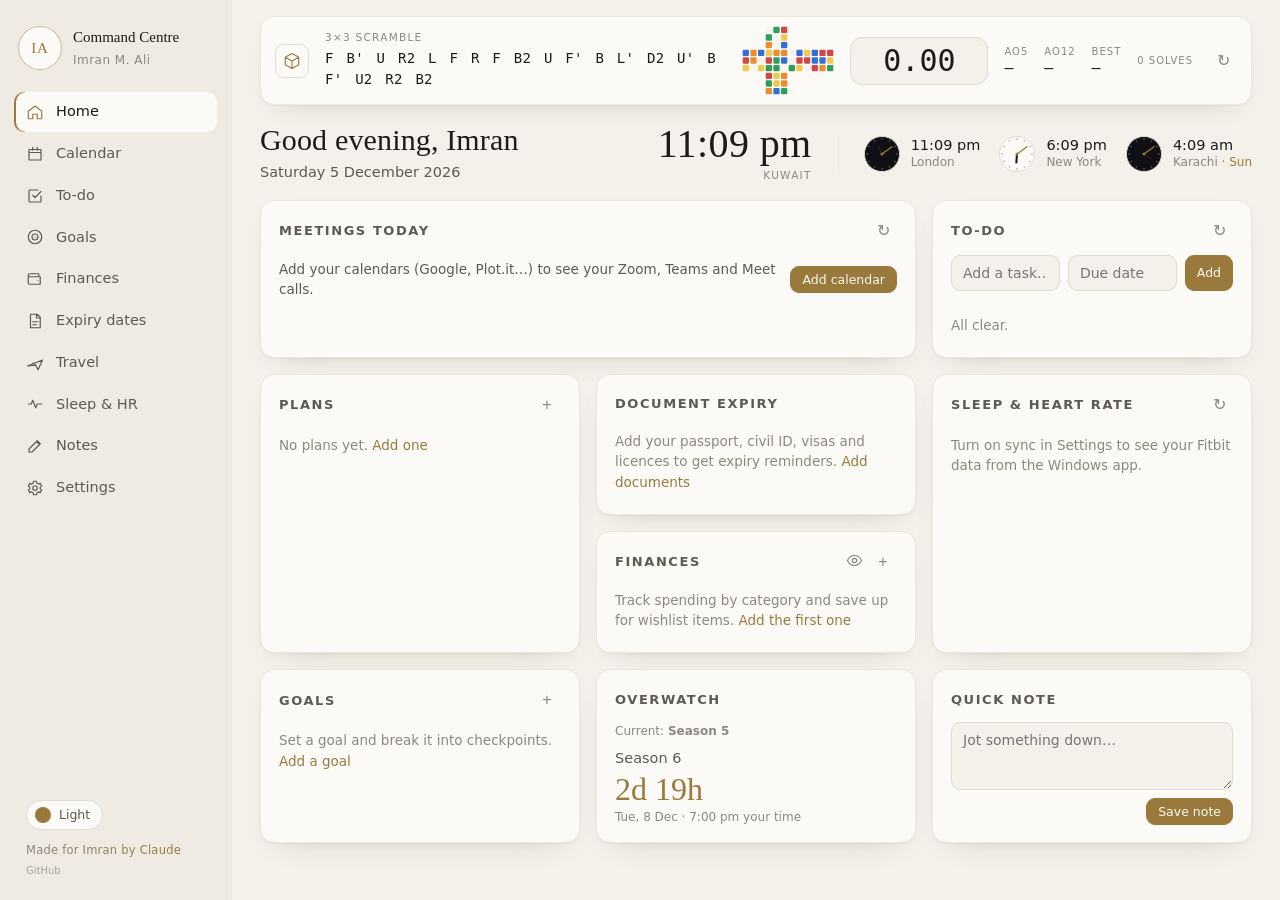
==== commit 09267653: "Calendar: Kuwait official and Islamic holidays (5-year list, moon-sighting adjustment); footer link " ====
--- a/web/index.html
+++ b/web/index.html
@@ -28,7 +28,7 @@
     <div class="sidebar-foot">
       <button class="theme-toggle" id="themeToggle" title="Switch dark / light"><span class="t-ico"></span><span class="t-label">Dark</span></button>
       <small class="made">Made for Imran by Claude</small>
-      <a class="gh-link" href="https://github.com/01IM/command-centre" target="_blank" rel="noopener">github.com/01IM/command-centre</a>
+      <a class="gh-link" href="https://github.com/01IM/command-centre" target="_blank" rel="noopener">GitHub</a>
     </div>
   </aside>
   <div class="content">
--- a/web/styles.css
+++ b/web/styles.css
@@ -844,3 +844,29 @@
 .quick-add:focus-within .repeat-opt,
 .quick-add:has(input[name=title]:not(:placeholder-shown)) .repeat-opt,
 .quick-add:has(.repeat-opt input:checked) .repeat-opt { max-height: 24px; opacity: 1; margin-top: 0; pointer-events: auto; }
+
+/* Holidays in the calendar */
+.chip-ev.holiday { background: color-mix(in srgb, var(--cal) 18%, transparent); border-left: 2px solid var(--cal); color: var(--text); }
+.chip-ev.holiday i { color: var(--cal); font-style: normal; font-weight: 600; letter-spacing: .04em; text-transform: uppercase; font-size: 9px; }
+.pill.holiday { background: color-mix(in srgb, #3fae7a 20%, transparent); color: #3fae7a; }
+.card.holidays { margin-top: 18px; }
+.hol-note { font-size: 12.5px; margin: 0 0 12px; max-width: 900px; line-height: 1.5; }
+.hol-year { border-top: 1px solid var(--line-soft); }
+.hol-year summary { cursor: pointer; padding: 12px 2px; font-family: var(--serif, inherit); font-size: 18px; display: flex; align-items: baseline; gap: 12px; list-style: none; user-select: none; }
+.hol-year summary::-webkit-details-marker { display: none; }
+.hol-year summary::before { content: '›'; color: var(--text-3); transition: transform .2s var(--ease); display: inline-block; }
+.hol-year[open] summary::before { transform: rotate(90deg); }
+.hol-year summary small { font-family: var(--sans, inherit); font-size: 12px; color: var(--text-3); }
+.hol-list { list-style: none; margin: 0 0 12px; padding: 0; display: grid; grid-template-columns: repeat(auto-fill, minmax(380px, 1fr)); column-gap: 28px; }
+.hol-list li { display: flex; align-items: center; gap: 10px; padding: 7px 2px; border-top: 1px solid var(--line-soft); font-size: 13.5px; min-width: 0; }
+.hol-list li .d { flex: 0 0 96px; color: var(--text-2); font-variant-numeric: tabular-nums; }
+.hol-list li b { font-weight: 500; flex: 1; min-width: 0; overflow: hidden; text-overflow: ellipsis; white-space: nowrap; }
+.hol-list li.obs b { color: var(--text-2); }
+.pill.obs { background: rgba(127,127,127,.14); color: var(--text-3); }
+.hol-list .shifted { color: var(--accent); white-space: nowrap; }
+.hol-adj { display: inline-flex; gap: 2px; opacity: .45; transition: opacity .2s; }
+.hol-list li:hover .hol-adj { opacity: 1; }
+@media (max-width: 640px) { .hol-list { grid-template-columns: 1fr; } .hol-list li .d { flex-basis: 84px; } .hol-adj { opacity: 1; } .hol-list li { flex-wrap: wrap; } }
+.hol-list { grid-template-columns: repeat(auto-fill, minmax(430px, 1fr)); }
+.hol-list li b { min-width: 110px; }
+.hol-adj { opacity: .7; }
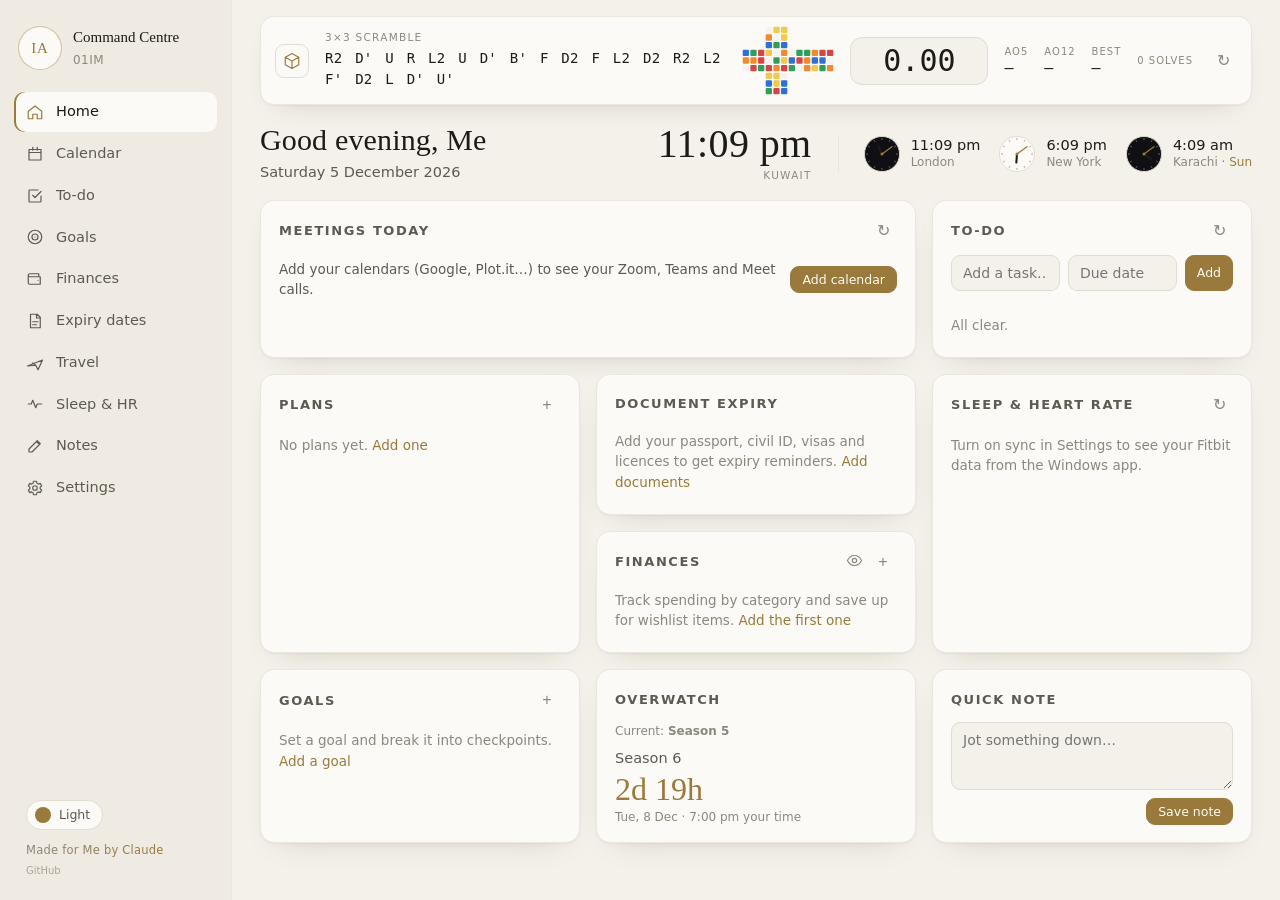
==== commit 8bf495d6: "Calendar: Kuwait official and Islamic holidays (5-year list, moon-sighting adjustment); footer link " ====
--- a/web/index.html
+++ b/web/index.html
@@ -4,7 +4,7 @@
   <meta charset="utf-8">
   <meta name="viewport" content="width=device-width, initial-scale=1, viewport-fit=cover">
   <title>Command Centre</title>
-  <meta name="description" content="Imran's personal dashboard">
+  <meta name="description" content="Me's personal dashboard">
   <meta name="theme-color" content="#0f0f10" media="(prefers-color-scheme: dark)">
   <meta name="theme-color" content="#f6f3ec" media="(prefers-color-scheme: light)">
   <link rel="icon" href="icons/icon-192.png">
@@ -22,12 +22,12 @@
   <aside class="sidebar">
     <div class="brand">
       <button class="avatar-btn" id="avatar" title="Change profile picture"><span class="initials">IA</span><span class="edit">Change</span></button>
-      <div><b>Command Centre</b><small>Imran M. Ali</small></div>
+      <div><b>Command Centre</b><small>01IM</small></div>
     </div>
     <nav id="nav"></nav>
     <div class="sidebar-foot">
       <button class="theme-toggle" id="themeToggle" title="Switch dark / light"><span class="t-ico"></span><span class="t-label">Dark</span></button>
-      <small class="made">Made for Imran by Claude</small>
+      <small class="made">Made for Me by Claude</small>
       <a class="gh-link" href="https://github.com/01IM/command-centre" target="_blank" rel="noopener">GitHub</a>
     </div>
   </aside>
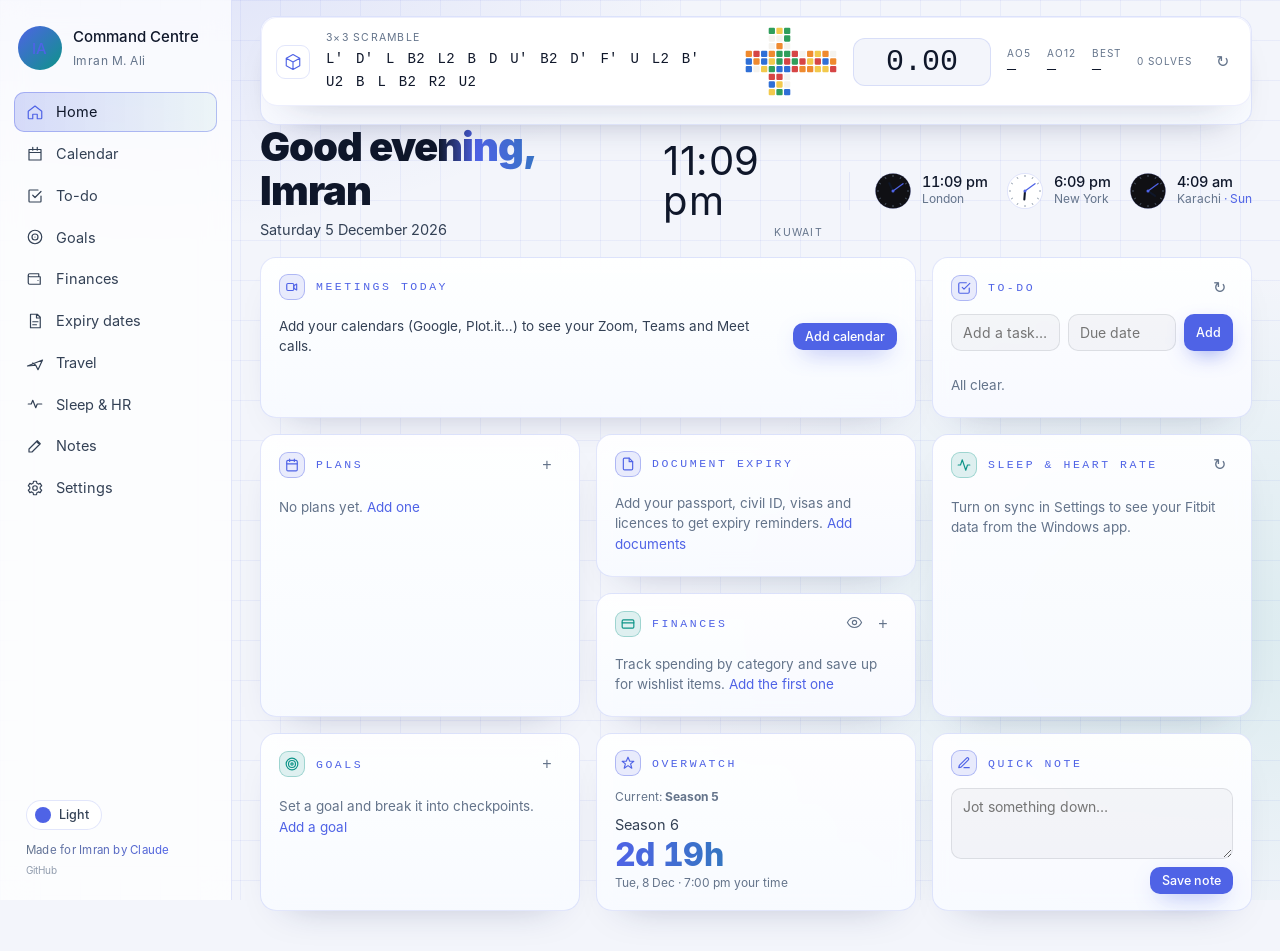
==== commit 49f9591e: "Midnight look: deep navy with grid backdrop, glass cards, indigo-teal gradient, Inter font; one-line" ====
--- a/web/index.html
+++ b/web/index.html
@@ -4,9 +4,9 @@
   <meta charset="utf-8">
   <meta name="viewport" content="width=device-width, initial-scale=1, viewport-fit=cover">
   <title>Command Centre</title>
-  <meta name="description" content="Me's personal dashboard">
-  <meta name="theme-color" content="#0f0f10" media="(prefers-color-scheme: dark)">
-  <meta name="theme-color" content="#f6f3ec" media="(prefers-color-scheme: light)">
+  <meta name="description" content="Imran's personal dashboard">
+  <meta name="theme-color" content="#060a14" media="(prefers-color-scheme: dark)">
+  <meta name="theme-color" content="#f3f5fb" media="(prefers-color-scheme: light)">
   <link rel="icon" href="icons/icon-192.png">
   <script>try{var t=localStorage.getItem("cc-theme");if(t&&t!=="system")document.documentElement.dataset.theme=t;}catch(e){}</script>
   <link rel="manifest" href="manifest.webmanifest">
@@ -22,12 +22,12 @@
   <aside class="sidebar">
     <div class="brand">
       <button class="avatar-btn" id="avatar" title="Change profile picture"><span class="initials">IA</span><span class="edit">Change</span></button>
-      <div><b>Command Centre</b><small>01IM</small></div>
+      <div><b>Command Centre</b><small>Imran M. Ali</small></div>
     </div>
     <nav id="nav"></nav>
     <div class="sidebar-foot">
       <button class="theme-toggle" id="themeToggle" title="Switch dark / light"><span class="t-ico"></span><span class="t-label">Dark</span></button>
-      <small class="made">Made for Me by Claude</small>
+      <small class="made">Made for Imran by Claude</small>
       <a class="gh-link" href="https://github.com/01IM/command-centre" target="_blank" rel="noopener">GitHub</a>
     </div>
   </aside>
--- a/web/styles.css
+++ b/web/styles.css
@@ -870,3 +870,221 @@
 .hol-list { grid-template-columns: repeat(auto-fill, minmax(430px, 1fr)); }
 .hol-list li b { min-width: 110px; }
 .hol-adj { opacity: .7; }
+/* Holidays table */
+.hol-table { margin: 0 0 14px; border: 1px solid var(--line-soft); border-radius: 12px; overflow: hidden; }
+.hol-row { display: grid; grid-template-columns: 130px 130px minmax(160px, 1fr) 130px 80px 70px; align-items: center; gap: 12px; padding: 9px 16px; font-size: 13.5px; border-top: 1px solid var(--line-soft); }
+.hol-row:first-child { border-top: 0; }
+.hol-row.head { font-size: 10.5px; letter-spacing: .1em; text-transform: uppercase; color: var(--text-3); background: rgba(127,127,127,.06); padding-top: 8px; padding-bottom: 8px; }
+.hol-row .d { font-variant-numeric: tabular-nums; color: var(--text); font-weight: 500; }
+.hol-row .wd, .hol-row .len { color: var(--text-3); }
+.hol-row b { font-weight: 500; min-width: 0; }
+.hol-row.obs b, .hol-row.obs .d { color: var(--text-2); font-weight: 400; }
+.hol-row .shifted { margin-left: 10px; color: var(--accent); font-weight: 400; }
+.hol-row .hol-adj { opacity: .75; justify-content: flex-end; }
+.hol-row:not(.head):hover { background: rgba(127,127,127,.05); }
+@media (max-width: 900px) {
+  .hol-row { grid-template-columns: 92px minmax(0, 1fr) auto; gap: 8px; padding: 9px 12px; }
+  .hol-row.head, .hol-row .wd, .hol-row .len { display: none; }
+  .hol-row > span:nth-child(4) { display: none; }
+  .hol-row.obs b::after { content: ' · Islamic date'; color: var(--text-3); font-size: 11px; }
+}
+.hol-adj .icon-btn.sm { opacity: 1; width: 26px; height: 26px; border: 1px solid var(--line); border-radius: 7px; font-size: 15px; color: var(--text-2); }
+.hol-adj .icon-btn.sm:hover { color: var(--accent); border-color: var(--accent); }
+.hol-row .hol-adj { display: flex; gap: 4px; opacity: 1; }
+
+/* =================== "Luxe" theme (option D): black & gold frames, serif titles, colour icon badges =================== */
+:root {
+  --bg: #09090a; --bg-2: #0c0c0d; --surface: #131314; --surface-2: #1a1a1c;
+  --frame: rgba(201,169,107,.16); --hair: rgba(227,200,141,.75); --title: #efe6d2; --gold: #e9d3a1;
+  --card-bg: linear-gradient(180deg, #151516, #101011); --btn-gold: linear-gradient(180deg, #e9d3a1, #c19a5b);
+  --page-glow: radial-gradient(1200px 500px at 50% -20%, rgba(201,169,107,.09), transparent 60%);
+  --radius: 10px; --radius-sm: 6px;
+  --shadow: 0 0 0 1px rgba(0,0,0,.6), 0 30px 60px -40px #000;
+}
+:root[data-theme=light] {
+  --frame: rgba(154,122,60,.24); --hair: rgba(154,122,60,.55); --title: #2a2620; --gold: #8a6a2c;
+  --card-bg: linear-gradient(180deg, #fdfcf8, #f8f5ee); --btn-gold: linear-gradient(180deg, #b6955a, #8f7036);
+  --page-glow: radial-gradient(1200px 500px at 50% -20%, rgba(154,122,60,.10), transparent 60%);
+  --shadow: 0 1px 2px rgba(40,30,10,.04), 0 18px 40px -28px rgba(40,30,10,.3);
+}
+@media (prefers-color-scheme: light) { :root:not([data-theme=dark]) {
+  --frame: rgba(154,122,60,.24); --hair: rgba(154,122,60,.55); --title: #2a2620; --gold: #8a6a2c;
+  --card-bg: linear-gradient(180deg, #fdfcf8, #f8f5ee); --btn-gold: linear-gradient(180deg, #b6955a, #8f7036);
+  --page-glow: radial-gradient(1200px 500px at 50% -20%, rgba(154,122,60,.10), transparent 60%);
+  --shadow: 0 1px 2px rgba(40,30,10,.04), 0 18px 40px -28px rgba(40,30,10,.3);
+} }
+body { background: var(--page-glow), var(--bg); background-attachment: fixed; }
+.sidebar { border-right-color: var(--frame); }
+.card, #cube { background: var(--card-bg); border-color: var(--frame); position: relative; }
+.card::before { content: ''; position: absolute; left: 20px; right: 20px; top: -1px; height: 1px; background: linear-gradient(90deg, transparent, var(--hair), transparent); pointer-events: none; }
+.card h2 { font-family: var(--serif); text-transform: none; letter-spacing: .01em; font-size: 17.5px; font-weight: 500; color: var(--title); }
+.card > header { border-bottom: 1px solid color-mix(in srgb, var(--frame) 70%, transparent); padding-bottom: 10px; }
+.hero h1 { color: var(--title); }
+.hero h1::after { content: ''; display: block; width: 54px; height: 2px; margin-top: 10px; background: linear-gradient(90deg, var(--gold), transparent); }
+@media (min-width: 1101px) { .hero h1 { font-size: 40px; letter-spacing: -.01em; } }
+.page-head h1 { color: var(--title); }
+.btn.primary { background: var(--btn-gold); border-color: transparent; color: var(--accent-ink); box-shadow: 0 1px 0 rgba(255,255,255,.3) inset; }
+.btn.ghost, .card input, .card textarea, .card select { border-color: var(--frame); }
+.stats strong, .ow-next strong, .prayer-next strong { color: var(--gold); }
+#nav a.active { background: linear-gradient(90deg, color-mix(in srgb, var(--accent) 16%, transparent), transparent); border-radius: 0 var(--radius-sm) var(--radius-sm) 0; }
+.home-grid.editing > .card::before { display: none; }
+/* colour icon badge beside each Home widget title */
+[data-widget] > header h2 { display: flex; align-items: center; }
+[data-widget=meetings] { --hue: #6ea8ff; }
+[data-widget=meetings] > header h2::before { content: ''; flex: none; margin-right: 11px; width: 26px; height: 26px;
+border-radius: 8px; background: color-mix(in srgb, var(--hue) 16%, transparent); box-shadow: inset 0 0 0 1px color-mix(in srgb, var(--hue) 30%, transparent); }
+[data-widget=meetings] > header h2 { position: relative; } [data-widget=meetings] > header h2::after { content: ''; position: absolute; left: 6px; top: 50%; width: 14px; height: 14px; transform: translateY(-50%); background: var(--hue); -webkit-mask: url("data:image/svg+xml,%3Csvg xmlns='http://www.w3.org/2000/svg' viewBox='0 0 24 24' fill='none' stroke='black' stroke-width='2' stroke-linecap='round' stroke-linejoin='round'%3E%3Cpath d='M15 10l5-3v10l-5-3z'/%3E%3Crect x='3' y='6' width='12' height='12' rx='2'/%3E%3C/svg%3E") center / contain no-repeat; mask: url("data:image/svg+xml,%3Csvg xmlns='http://www.w3.org/2000/svg' viewBox='0 0 24 24' fill='none' stroke='black' stroke-width='2' stroke-linecap='round' stroke-linejoin='round'%3E%3Cpath d='M15 10l5-3v10l-5-3z'/%3E%3Crect x='3' y='6' width='12' height='12' rx='2'/%3E%3C/svg%3E") center / contain no-repeat; }
+[data-widget=prayer] { --hue: #5fd0a5; }
+[data-widget=prayer] > header h2::before { content: ''; flex: none; margin-right: 11px; width: 26px; height: 26px;
+border-radius: 8px; background: color-mix(in srgb, var(--hue) 16%, transparent); box-shadow: inset 0 0 0 1px color-mix(in srgb, var(--hue) 30%, transparent); }
+[data-widget=prayer] > header h2 { position: relative; } [data-widget=prayer] > header h2::after { content: ''; position: absolute; left: 6px; top: 50%; width: 14px; height: 14px; transform: translateY(-50%); background: var(--hue); -webkit-mask: url("data:image/svg+xml,%3Csvg xmlns='http://www.w3.org/2000/svg' viewBox='0 0 24 24' fill='none' stroke='black' stroke-width='2' stroke-linecap='round' stroke-linejoin='round'%3E%3Cpath d='M21 12.8A9 9 0 1 1 11.2 3a7 7 0 0 0 9.8 9.8z'/%3E%3C/svg%3E") center / contain no-repeat; mask: url("data:image/svg+xml,%3Csvg xmlns='http://www.w3.org/2000/svg' viewBox='0 0 24 24' fill='none' stroke='black' stroke-width='2' stroke-linecap='round' stroke-linejoin='round'%3E%3Cpath d='M21 12.8A9 9 0 1 1 11.2 3a7 7 0 0 0 9.8 9.8z'/%3E%3C/svg%3E") center / contain no-repeat; }
+[data-widget=todo] { --hue: #c9a96b; }
+[data-widget=todo] > header h2::before { content: ''; flex: none; margin-right: 11px; width: 26px; height: 26px;
+border-radius: 8px; background: color-mix(in srgb, var(--hue) 16%, transparent); box-shadow: inset 0 0 0 1px color-mix(in srgb, var(--hue) 30%, transparent); }
+[data-widget=todo] > header h2 { position: relative; } [data-widget=todo] > header h2::after { content: ''; position: absolute; left: 6px; top: 50%; width: 14px; height: 14px; transform: translateY(-50%); background: var(--hue); -webkit-mask: url("data:image/svg+xml,%3Csvg xmlns='http://www.w3.org/2000/svg' viewBox='0 0 24 24' fill='none' stroke='black' stroke-width='2' stroke-linecap='round' stroke-linejoin='round'%3E%3Cpath d='M9 11l3 3L22 4'/%3E%3Cpath d='M21 12v7a2 2 0 0 1-2 2H5a2 2 0 0 1-2-2V5a2 2 0 0 1 2-2h11'/%3E%3C/svg%3E") center / contain no-repeat; mask: url("data:image/svg+xml,%3Csvg xmlns='http://www.w3.org/2000/svg' viewBox='0 0 24 24' fill='none' stroke='black' stroke-width='2' stroke-linecap='round' stroke-linejoin='round'%3E%3Cpath d='M9 11l3 3L22 4'/%3E%3Cpath d='M21 12v7a2 2 0 0 1-2 2H5a2 2 0 0 1-2-2V5a2 2 0 0 1 2-2h11'/%3E%3C/svg%3E") center / contain no-repeat; }
+[data-widget=weather] { --hue: #ffb454; }
+[data-widget=weather] > header h2::before { content: ''; flex: none; margin-right: 11px; width: 26px; height: 26px;
+border-radius: 8px; background: color-mix(in srgb, var(--hue) 16%, transparent); box-shadow: inset 0 0 0 1px color-mix(in srgb, var(--hue) 30%, transparent); }
+[data-widget=weather] > header h2 { position: relative; } [data-widget=weather] > header h2::after { content: ''; position: absolute; left: 6px; top: 50%; width: 14px; height: 14px; transform: translateY(-50%); background: var(--hue); -webkit-mask: url("data:image/svg+xml,%3Csvg xmlns='http://www.w3.org/2000/svg' viewBox='0 0 24 24' fill='none' stroke='black' stroke-width='2' stroke-linecap='round' stroke-linejoin='round'%3E%3Ccircle cx='12' cy='12' r='4'/%3E%3Cpath d='M12 2v2M12 20v2M4.9 4.9l1.4 1.4M17.7 17.7l1.4 1.4M2 12h2M20 12h2M4.9 19.1l1.4-1.4M17.7 6.3l1.4-1.4'/%3E%3C/svg%3E") center / contain no-repeat; mask: url("data:image/svg+xml,%3Csvg xmlns='http://www.w3.org/2000/svg' viewBox='0 0 24 24' fill='none' stroke='black' stroke-width='2' stroke-linecap='round' stroke-linejoin='round'%3E%3Ccircle cx='12' cy='12' r='4'/%3E%3Cpath d='M12 2v2M12 20v2M4.9 4.9l1.4 1.4M17.7 17.7l1.4 1.4M2 12h2M20 12h2M4.9 19.1l1.4-1.4M17.7 6.3l1.4-1.4'/%3E%3C/svg%3E") center / contain no-repeat; }
+[data-widget=plans] { --hue: #b48cff; }
+[data-widget=plans] > header h2::before { content: ''; flex: none; margin-right: 11px; width: 26px; height: 26px;
+border-radius: 8px; background: color-mix(in srgb, var(--hue) 16%, transparent); box-shadow: inset 0 0 0 1px color-mix(in srgb, var(--hue) 30%, transparent); }
+[data-widget=plans] > header h2 { position: relative; } [data-widget=plans] > header h2::after { content: ''; position: absolute; left: 6px; top: 50%; width: 14px; height: 14px; transform: translateY(-50%); background: var(--hue); -webkit-mask: url("data:image/svg+xml,%3Csvg xmlns='http://www.w3.org/2000/svg' viewBox='0 0 24 24' fill='none' stroke='black' stroke-width='2' stroke-linecap='round' stroke-linejoin='round'%3E%3Crect x='3' y='4' width='18' height='18' rx='2'/%3E%3Cpath d='M16 2v4M8 2v4M3 10h18'/%3E%3C/svg%3E") center / contain no-repeat; mask: url("data:image/svg+xml,%3Csvg xmlns='http://www.w3.org/2000/svg' viewBox='0 0 24 24' fill='none' stroke='black' stroke-width='2' stroke-linecap='round' stroke-linejoin='round'%3E%3Crect x='3' y='4' width='18' height='18' rx='2'/%3E%3Cpath d='M16 2v4M8 2v4M3 10h18'/%3E%3C/svg%3E") center / contain no-repeat; }
+[data-widget=docs] { --hue: #ff7a7a; }
+[data-widget=docs] > header h2::before { content: ''; flex: none; margin-right: 11px; width: 26px; height: 26px;
+border-radius: 8px; background: color-mix(in srgb, var(--hue) 16%, transparent); box-shadow: inset 0 0 0 1px color-mix(in srgb, var(--hue) 30%, transparent); }
+[data-widget=docs] > header h2 { position: relative; } [data-widget=docs] > header h2::after { content: ''; position: absolute; left: 6px; top: 50%; width: 14px; height: 14px; transform: translateY(-50%); background: var(--hue); -webkit-mask: url("data:image/svg+xml,%3Csvg xmlns='http://www.w3.org/2000/svg' viewBox='0 0 24 24' fill='none' stroke='black' stroke-width='2' stroke-linecap='round' stroke-linejoin='round'%3E%3Cpath d='M14 2H6a2 2 0 0 0-2 2v16a2 2 0 0 0 2 2h12a2 2 0 0 0 2-2V8z'/%3E%3Cpath d='M14 2v6h6'/%3E%3C/svg%3E") center / contain no-repeat; mask: url("data:image/svg+xml,%3Csvg xmlns='http://www.w3.org/2000/svg' viewBox='0 0 24 24' fill='none' stroke='black' stroke-width='2' stroke-linecap='round' stroke-linejoin='round'%3E%3Cpath d='M14 2H6a2 2 0 0 0-2 2v16a2 2 0 0 0 2 2h12a2 2 0 0 0 2-2V8z'/%3E%3Cpath d='M14 2v6h6'/%3E%3C/svg%3E") center / contain no-repeat; }
+[data-widget=budget] { --hue: #58d6c9; }
+[data-widget=budget] > header h2::before { content: ''; flex: none; margin-right: 11px; width: 26px; height: 26px;
+border-radius: 8px; background: color-mix(in srgb, var(--hue) 16%, transparent); box-shadow: inset 0 0 0 1px color-mix(in srgb, var(--hue) 30%, transparent); }
+[data-widget=budget] > header h2 { position: relative; } [data-widget=budget] > header h2::after { content: ''; position: absolute; left: 6px; top: 50%; width: 14px; height: 14px; transform: translateY(-50%); background: var(--hue); -webkit-mask: url("data:image/svg+xml,%3Csvg xmlns='http://www.w3.org/2000/svg' viewBox='0 0 24 24' fill='none' stroke='black' stroke-width='2' stroke-linecap='round' stroke-linejoin='round'%3E%3Crect x='2' y='5' width='20' height='14' rx='2'/%3E%3Cpath d='M2 10h20'/%3E%3C/svg%3E") center / contain no-repeat; mask: url("data:image/svg+xml,%3Csvg xmlns='http://www.w3.org/2000/svg' viewBox='0 0 24 24' fill='none' stroke='black' stroke-width='2' stroke-linecap='round' stroke-linejoin='round'%3E%3Crect x='2' y='5' width='20' height='14' rx='2'/%3E%3Cpath d='M2 10h20'/%3E%3C/svg%3E") center / contain no-repeat; }
+[data-widget=health] { --hue: #ff6b9a; }
+[data-widget=health] > header h2::before { content: ''; flex: none; margin-right: 11px; width: 26px; height: 26px;
+border-radius: 8px; background: color-mix(in srgb, var(--hue) 16%, transparent); box-shadow: inset 0 0 0 1px color-mix(in srgb, var(--hue) 30%, transparent); }
+[data-widget=health] > header h2 { position: relative; } [data-widget=health] > header h2::after { content: ''; position: absolute; left: 6px; top: 50%; width: 14px; height: 14px; transform: translateY(-50%); background: var(--hue); -webkit-mask: url("data:image/svg+xml,%3Csvg xmlns='http://www.w3.org/2000/svg' viewBox='0 0 24 24' fill='none' stroke='black' stroke-width='2' stroke-linecap='round' stroke-linejoin='round'%3E%3Cpath d='M22 12h-4l-3 9L9 3l-3 9H2'/%3E%3C/svg%3E") center / contain no-repeat; mask: url("data:image/svg+xml,%3Csvg xmlns='http://www.w3.org/2000/svg' viewBox='0 0 24 24' fill='none' stroke='black' stroke-width='2' stroke-linecap='round' stroke-linejoin='round'%3E%3Cpath d='M22 12h-4l-3 9L9 3l-3 9H2'/%3E%3C/svg%3E") center / contain no-repeat; }
+[data-widget=goals] { --hue: #9bdc6a; }
+[data-widget=goals] > header h2::before { content: ''; flex: none; margin-right: 11px; width: 26px; height: 26px;
+border-radius: 8px; background: color-mix(in srgb, var(--hue) 16%, transparent); box-shadow: inset 0 0 0 1px color-mix(in srgb, var(--hue) 30%, transparent); }
+[data-widget=goals] > header h2 { position: relative; } [data-widget=goals] > header h2::after { content: ''; position: absolute; left: 6px; top: 50%; width: 14px; height: 14px; transform: translateY(-50%); background: var(--hue); -webkit-mask: url("data:image/svg+xml,%3Csvg xmlns='http://www.w3.org/2000/svg' viewBox='0 0 24 24' fill='none' stroke='black' stroke-width='2' stroke-linecap='round' stroke-linejoin='round'%3E%3Ccircle cx='12' cy='12' r='10'/%3E%3Ccircle cx='12' cy='12' r='6'/%3E%3Ccircle cx='12' cy='12' r='2'/%3E%3C/svg%3E") center / contain no-repeat; mask: url("data:image/svg+xml,%3Csvg xmlns='http://www.w3.org/2000/svg' viewBox='0 0 24 24' fill='none' stroke='black' stroke-width='2' stroke-linecap='round' stroke-linejoin='round'%3E%3Ccircle cx='12' cy='12' r='10'/%3E%3Ccircle cx='12' cy='12' r='6'/%3E%3Ccircle cx='12' cy='12' r='2'/%3E%3C/svg%3E") center / contain no-repeat; }
+[data-widget=overwatch] { --hue: #ff9d3c; }
+[data-widget=overwatch] > header h2::before { content: ''; flex: none; margin-right: 11px; width: 26px; height: 26px;
+border-radius: 8px; background: color-mix(in srgb, var(--hue) 16%, transparent); box-shadow: inset 0 0 0 1px color-mix(in srgb, var(--hue) 30%, transparent); }
+[data-widget=overwatch] > header h2 { position: relative; } [data-widget=overwatch] > header h2::after { content: ''; position: absolute; left: 6px; top: 50%; width: 14px; height: 14px; transform: translateY(-50%); background: var(--hue); -webkit-mask: url("data:image/svg+xml,%3Csvg xmlns='http://www.w3.org/2000/svg' viewBox='0 0 24 24' fill='none' stroke='black' stroke-width='2' stroke-linecap='round' stroke-linejoin='round'%3E%3Cpath d='M12 2l3 7h7l-5.5 4.5 2 7.5-6.5-4.5L5.5 21l2-7.5L2 9h7z'/%3E%3C/svg%3E") center / contain no-repeat; mask: url("data:image/svg+xml,%3Csvg xmlns='http://www.w3.org/2000/svg' viewBox='0 0 24 24' fill='none' stroke='black' stroke-width='2' stroke-linecap='round' stroke-linejoin='round'%3E%3Cpath d='M12 2l3 7h7l-5.5 4.5 2 7.5-6.5-4.5L5.5 21l2-7.5L2 9h7z'/%3E%3C/svg%3E") center / contain no-repeat; }
+[data-widget=note] { --hue: #9aa7ff; }
+[data-widget=note] > header h2::before { content: ''; flex: none; margin-right: 11px; width: 26px; height: 26px;
+border-radius: 8px; background: color-mix(in srgb, var(--hue) 16%, transparent); box-shadow: inset 0 0 0 1px color-mix(in srgb, var(--hue) 30%, transparent); }
+[data-widget=note] > header h2 { position: relative; } [data-widget=note] > header h2::after { content: ''; position: absolute; left: 6px; top: 50%; width: 14px; height: 14px; transform: translateY(-50%); background: var(--hue); -webkit-mask: url("data:image/svg+xml,%3Csvg xmlns='http://www.w3.org/2000/svg' viewBox='0 0 24 24' fill='none' stroke='black' stroke-width='2' stroke-linecap='round' stroke-linejoin='round'%3E%3Cpath d='M12 20h9'/%3E%3Cpath d='M16.5 3.5a2.1 2.1 0 0 1 3 3L7 19l-4 1 1-4z'/%3E%3C/svg%3E") center / contain no-repeat; mask: url("data:image/svg+xml,%3Csvg xmlns='http://www.w3.org/2000/svg' viewBox='0 0 24 24' fill='none' stroke='black' stroke-width='2' stroke-linecap='round' stroke-linejoin='round'%3E%3Cpath d='M12 20h9'/%3E%3Cpath d='M16.5 3.5a2.1 2.1 0 0 1 3 3L7 19l-4 1 1-4z'/%3E%3C/svg%3E") center / contain no-repeat; }
+/* Meetings: "all of today" drop-down (iPhone) */
+.meet-toggle { all: unset; box-sizing: border-box; display: flex; align-items: center; justify-content: space-between; width: 100%; margin-top: 10px; padding: 10px 12px; border: 1px solid var(--frame); border-radius: var(--radius-sm); font-size: 13px; color: var(--text-2); cursor: pointer; }
+.meet-toggle i { font-style: normal; font-size: 16px; line-height: 1; transition: transform .25s var(--ease); color: var(--accent); }
+.meet-toggle.open i { transform: rotate(180deg); }
+.events li.past { opacity: .5; }
+.events li .ended { color: var(--text-3); font-size: 11.5px; white-space: nowrap; }
+.meet-exp svg { transition: transform .25s var(--ease); display: block; }
+.meet-exp.open { color: var(--accent); }
+.meet-exp.open svg { transform: rotate(180deg); }
+/* Settings: an even grid of same-sized cards */
+@media (min-width: 900px) {
+  .settings-grid { columns: auto; display: grid; grid-template-columns: repeat(3, minmax(0, 1fr)); grid-auto-rows: 1fr; gap: 18px; }
+  .settings-grid > .card { display: flex; flex-direction: column; margin: 0 !important; width: auto; min-height: 250px; }
+  .settings-grid > .card > :not(header) { flex: 0 0 auto; }
+  .settings-grid > .card > form.stack, .settings-grid > .card > .cal-list, .settings-grid > .card > .seasons { flex: 1 1 auto; }
+  .settings-grid > .card > form.stack { display: flex; flex-direction: column; }
+  .settings-grid > .card > form.stack > .row:last-child, .settings-grid > .card > .row:last-of-type { margin-top: auto; }
+  .settings-grid > .card { overflow: auto; scrollbar-width: thin; }
+}
+@media (min-width: 900px) and (max-width: 1250px) { .settings-grid { grid-template-columns: repeat(2, minmax(0, 1fr)); } }
+/* Settings: three tidy columns; cards keep their natural height and each column's last card fills to a shared bottom edge */
+.settings-board { display: grid; grid-template-columns: repeat(3, minmax(0, 1fr)); gap: 18px; align-items: stretch; }
+.settings-col { display: flex; flex-direction: column; gap: 18px; min-width: 0; }
+.settings-col > .card { margin: 0 !important; display: flex; flex-direction: column; }
+.settings-col > .card:last-child { flex: 1; }
+.settings-col > .card > form.stack { display: flex; flex-direction: column; flex: 1; }
+.settings-col:empty { display: none; }
+@media (max-width: 1250px) { .settings-board { grid-template-columns: repeat(2, minmax(0, 1fr)); } }
+@media (max-width: 800px) { .settings-board { grid-template-columns: 1fr; } .settings-col > .card:last-child { flex: none; } }
+
+/* =================== "Midnight" theme: deep navy, grid backdrop, glass cards, indigo → teal gradient, Inter =================== */
+@font-face { font-family: "Inter"; font-weight: 400; font-display: swap; src: local("Inter"), url("fonts/Inter-Regular.woff") format("woff"); }
+@font-face { font-family: "Inter"; font-weight: 500; font-display: swap; src: url("fonts/Inter-Medium.woff") format("woff"); }
+@font-face { font-family: "Inter"; font-weight: 600; font-display: swap; src: url("fonts/Inter-SemiBold.woff") format("woff"); }
+@font-face { font-family: "Inter"; font-weight: 700; font-display: swap; src: url("fonts/Inter-Bold.woff") format("woff"); }
+@font-face { font-family: "Inter"; font-weight: 800; font-display: swap; src: url("fonts/Inter-ExtraBold.woff") format("woff"); }
+@font-face { font-family: "Inter"; font-weight: 900; font-display: swap; src: url("fonts/Inter-Black.woff") format("woff"); }
+:root {
+  --bg: #060a14; --bg-2: #080d1a; --surface: #0e1528; --surface-2: #131c35;
+  --text: #e2e8f0; --text-2: #cbd5e1; --text-3: #94a3b8;
+  --line: rgba(124,147,255,.14); --line-soft: rgba(124,147,255,.09); --frame: rgba(124,147,255,.14); --frame-hover: rgba(124,147,255,.32);
+  --accent: #7c93ff; --accent-soft: rgba(124,147,255,.16); --accent-ink: #fff; --brand: #5b74ff; --teal: #2dd4bf; --gold: #2dd4bf; --title: #e2e8f0; --label: #7c93ff;
+  --radius: 16px; --radius-sm: 10px;
+  --sans: "Inter", "Segoe UI Variable Text", "Segoe UI", -apple-system, system-ui, sans-serif; --serif: var(--sans);
+  --mono: "JetBrains Mono", "Cascadia Mono", "SF Mono", ui-monospace, Menlo, Consolas, monospace;
+  --card-bg: linear-gradient(180deg, rgba(19,28,53,.85), rgba(10,16,32,.85));
+  --grad: linear-gradient(90deg, #9fb4ff, #2dd4bf); --hero-grad: linear-gradient(90deg, #e2e8f0 0 46%, #9fb4ff 56%, #2dd4bf);
+  --chip-bg: rgba(255,255,255,.05); --chip-line: rgba(255,255,255,.1); --field-bg: rgba(255,255,255,.04);
+  --side-bg: rgba(6,10,20,.72); --grid-line: rgba(124,147,255,.06);
+  --glow-a: rgba(91,116,255,.22); --glow-b: rgba(45,212,191,.12);
+  --shadow: 0 20px 50px -30px rgba(0,0,0,.9);
+}
+:root[data-theme=light] {
+  --bg: #f3f5fb; --bg-2: #eceffa; --surface: #ffffff; --surface-2: #f1f4fc;
+  --text: #0f172a; --text-2: #334155; --text-3: #64748b;
+  --line: rgba(79,99,230,.16); --line-soft: rgba(79,99,230,.10); --frame: rgba(79,99,230,.16); --frame-hover: rgba(79,99,230,.38);
+  --accent: #4f63e6; --accent-soft: rgba(79,99,230,.12); --brand: #4f63e6; --teal: #0d9488; --gold: #0d9488; --title: #0f172a; --label: #4f63e6;
+  --card-bg: linear-gradient(180deg, rgba(255,255,255,.92), rgba(248,250,255,.92));
+  --grad: linear-gradient(90deg, #4f63e6, #0d9488); --hero-grad: linear-gradient(90deg, #0f172a 0 46%, #4f63e6 56%, #0d9488);
+  --chip-bg: rgba(15,23,42,.04); --chip-line: rgba(15,23,42,.1); --field-bg: rgba(15,23,42,.03);
+  --side-bg: rgba(255,255,255,.75); --grid-line: rgba(79,99,230,.07);
+  --glow-a: rgba(79,99,230,.14); --glow-b: rgba(13,148,136,.10);
+  --shadow: 0 18px 40px -28px rgba(30,41,90,.35);
+}
+@media (prefers-color-scheme: light) { :root:not([data-theme=dark]) {
+  --bg: #f3f5fb; --bg-2: #eceffa; --surface: #ffffff; --surface-2: #f1f4fc;
+  --text: #0f172a; --text-2: #334155; --text-3: #64748b;
+  --line: rgba(79,99,230,.16); --line-soft: rgba(79,99,230,.10); --frame: rgba(79,99,230,.16); --frame-hover: rgba(79,99,230,.38);
+  --accent: #4f63e6; --accent-soft: rgba(79,99,230,.12); --brand: #4f63e6; --teal: #0d9488; --gold: #0d9488; --title: #0f172a; --label: #4f63e6;
+  --card-bg: linear-gradient(180deg, rgba(255,255,255,.92), rgba(248,250,255,.92));
+  --grad: linear-gradient(90deg, #4f63e6, #0d9488); --hero-grad: linear-gradient(90deg, #0f172a 0 46%, #4f63e6 56%, #0d9488);
+  --chip-bg: rgba(15,23,42,.04); --chip-line: rgba(15,23,42,.1); --field-bg: rgba(15,23,42,.03);
+  --side-bg: rgba(255,255,255,.75); --grid-line: rgba(79,99,230,.07);
+  --glow-a: rgba(79,99,230,.14); --glow-b: rgba(13,148,136,.10);
+  --shadow: 0 18px 40px -28px rgba(30,41,90,.35);
+} }
+body { background:
+  radial-gradient(900px 520px at 12% -10%, var(--glow-a), transparent 62%),
+  radial-gradient(900px 600px at 95% 70%, var(--glow-b), transparent 60%),
+  linear-gradient(var(--grid-line) 1px, transparent 1px) 0 0 / 40px 40px,
+  linear-gradient(90deg, var(--grid-line) 1px, transparent 1px) 0 0 / 40px 40px,
+  var(--bg); background-attachment: fixed; }
+.sidebar { background: var(--side-bg); backdrop-filter: blur(14px); -webkit-backdrop-filter: blur(14px); border-right: 1px solid var(--line); }
+.card, #cube { background: var(--card-bg); border: 1px solid var(--frame); border-radius: 16px; backdrop-filter: blur(10px); -webkit-backdrop-filter: blur(10px); box-shadow: var(--shadow); transition: border-color .25s var(--ease); }
+.card:hover { border-color: var(--frame-hover); }
+.card::before { display: none; }
+.card > header { border-bottom: 0; padding-bottom: 2px; }
+.card h2 { font-family: var(--mono); font-size: 11.5px; font-weight: 500; letter-spacing: .22em; text-transform: uppercase; color: var(--label); }
+h1, h2, h3 { font-family: var(--sans); }
+h1, .page-head h1 { font-weight: 800; letter-spacing: -.025em; color: var(--title); }
+.hero h1 { font-weight: 900; background: var(--hero-grad); -webkit-background-clip: text; background-clip: text; color: transparent; -webkit-text-fill-color: transparent; width: fit-content; }
+.hero h1::after { display: none; }
+@media (min-width: 1101px) { .hero h1 { font-size: 40px; letter-spacing: -.025em; } }
+@media (max-width: 640px) { .hero h1 { font-size: min(26px, 6.1vw); white-space: nowrap; letter-spacing: -.02em; } }
+.btn { border-radius: 10px; font-weight: 500; }
+.btn.primary { background: var(--brand); color: #fff; border-color: transparent; box-shadow: 0 8px 24px -10px var(--brand); }
+.btn.ghost, .card input, .card textarea, .card select { background: var(--field-bg); border: 1px solid var(--chip-line); border-radius: 10px; }
+#nav a { border-radius: 10px; }
+#nav a.active { background: linear-gradient(90deg, color-mix(in srgb, var(--brand) 22%, transparent), color-mix(in srgb, var(--teal) 6%, transparent)); border-radius: 10px; box-shadow: inset 0 0 0 1px var(--frame-hover); color: var(--text); }
+#nav a.active .ico, #nav a.active svg { color: var(--accent); }
+.stats strong, .ow-next strong, .prayer-next strong { background: var(--grad); -webkit-background-clip: text; background-clip: text; color: transparent; -webkit-text-fill-color: transparent; font-family: var(--sans); font-weight: 800; letter-spacing: -.02em; }
+.stats strong em { -webkit-text-fill-color: var(--teal); }
+.stats small { font-family: var(--mono); letter-spacing: .06em; }
+.pill, .badge { border-radius: 999px; }
+.check { border-color: color-mix(in srgb, var(--accent) 55%, transparent); border-radius: 6px; }
+.bar i, .progress i { background: linear-gradient(90deg, var(--brand), var(--teal)); }
+.more { color: var(--accent); }
+.avatar-btn:not(.has-photo) { background: linear-gradient(135deg, var(--brand), var(--teal)); color: #fff; border: 0; }
+[data-widget] > header h2::before { background: var(--accent-soft); box-shadow: inset 0 0 0 1px var(--frame-hover); border-radius: 9px; }
+[data-widget] > header h2::after { background: var(--accent); }
+[data-widget=prayer] > header h2::after, [data-widget=health] > header h2::after, [data-widget=goals] > header h2::after, [data-widget=budget] > header h2::after { background: var(--teal); }
+[data-widget=prayer] > header h2::before, [data-widget=health] > header h2::before, [data-widget=goals] > header h2::before, [data-widget=budget] > header h2::before { background: color-mix(in srgb, var(--teal) 13%, transparent); box-shadow: inset 0 0 0 1px color-mix(in srgb, var(--teal) 30%, transparent); }
+#tabs { background: color-mix(in srgb, var(--bg) 86%, transparent); backdrop-filter: blur(14px); -webkit-backdrop-filter: blur(14px); border-top: 1px solid var(--line); }
+.hol-year summary { font-family: var(--sans); font-weight: 700; }
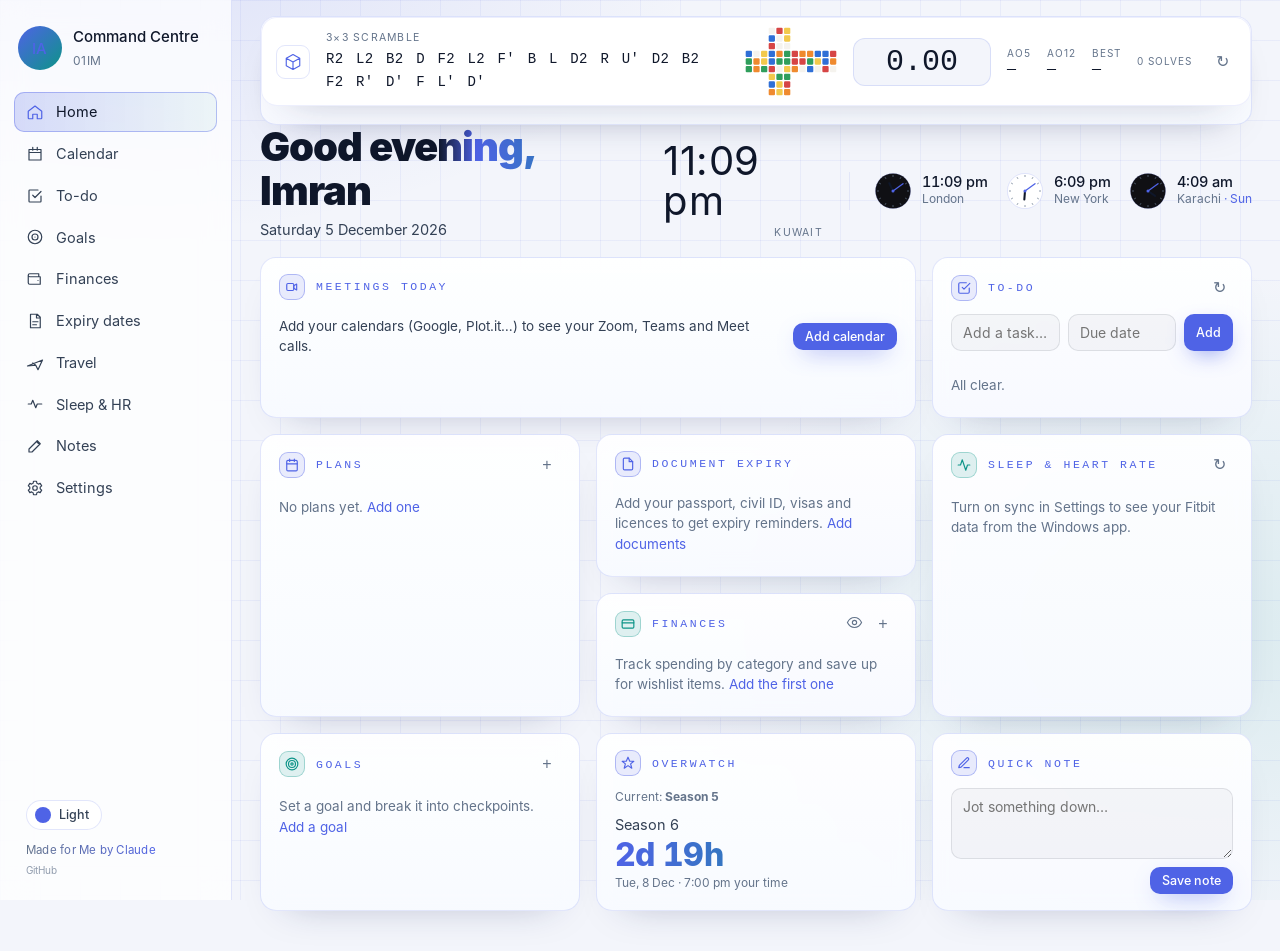
==== commit 9281e20c: "Midnight look: deep navy with grid backdrop, glass cards, indigo-teal gradient, Inter font; one-line" ====
--- a/web/index.html
+++ b/web/index.html
@@ -4,7 +4,7 @@
   <meta charset="utf-8">
   <meta name="viewport" content="width=device-width, initial-scale=1, viewport-fit=cover">
   <title>Command Centre</title>
-  <meta name="description" content="Imran's personal dashboard">
+  <meta name="description" content="Me's personal dashboard">
   <meta name="theme-color" content="#060a14" media="(prefers-color-scheme: dark)">
   <meta name="theme-color" content="#f3f5fb" media="(prefers-color-scheme: light)">
   <link rel="icon" href="icons/icon-192.png">
@@ -22,12 +22,12 @@
   <aside class="sidebar">
     <div class="brand">
       <button class="avatar-btn" id="avatar" title="Change profile picture"><span class="initials">IA</span><span class="edit">Change</span></button>
-      <div><b>Command Centre</b><small>Imran M. Ali</small></div>
+      <div><b>Command Centre</b><small>01IM</small></div>
     </div>
     <nav id="nav"></nav>
     <div class="sidebar-foot">
       <button class="theme-toggle" id="themeToggle" title="Switch dark / light"><span class="t-ico"></span><span class="t-label">Dark</span></button>
-      <small class="made">Made for Imran by Claude</small>
+      <small class="made">Made for Me by Claude</small>
       <a class="gh-link" href="https://github.com/01IM/command-centre" target="_blank" rel="noopener">GitHub</a>
     </div>
   </aside>
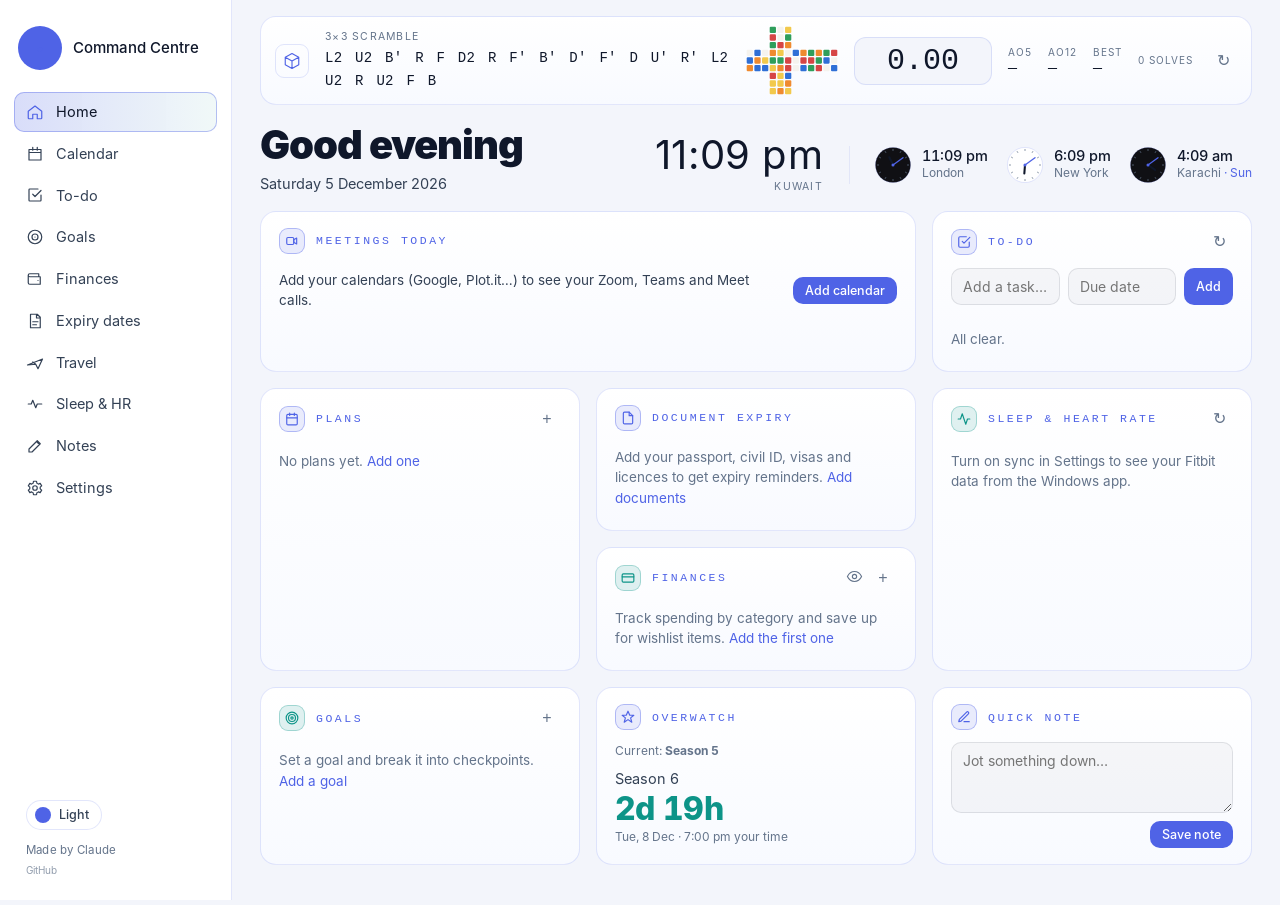
==== commit f8399f6e: "Own meetings in the calendar, tidier Flights and Trips (reasons, years, aircraft families, full coun" ====
--- a/web/index.html
+++ b/web/index.html
@@ -4,7 +4,7 @@
   <meta charset="utf-8">
   <meta name="viewport" content="width=device-width, initial-scale=1, viewport-fit=cover">
   <title>Command Centre</title>
-  <meta name="description" content="Me's personal dashboard">
+  <meta name="description" content="Personal dashboard">
   <meta name="theme-color" content="#060a14" media="(prefers-color-scheme: dark)">
   <meta name="theme-color" content="#f3f5fb" media="(prefers-color-scheme: light)">
   <link rel="icon" href="icons/icon-192.png">
@@ -21,13 +21,13 @@
 <body>
   <aside class="sidebar">
     <div class="brand">
-      <button class="avatar-btn" id="avatar" title="Change profile picture"><span class="initials">IA</span><span class="edit">Change</span></button>
-      <div><b>Command Centre</b><small>01IM</small></div>
+      <button class="avatar-btn" id="avatar" title="Change profile picture"><span class="initials"></span><span class="edit">Change</span></button>
+      <div><b>Command Centre</b><small></small></div>
     </div>
     <nav id="nav"></nav>
     <div class="sidebar-foot">
       <button class="theme-toggle" id="themeToggle" title="Switch dark / light"><span class="t-ico"></span><span class="t-label">Dark</span></button>
-      <small class="made">Made for Me by Claude</small>
+      <small class="made">Made by Claude</small>
       <a class="gh-link" href="https://github.com/01IM/command-centre" target="_blank" rel="noopener">GitHub</a>
     </div>
   </aside>
--- a/web/styles.css
+++ b/web/styles.css
@@ -915,7 +915,7 @@
 } }
 body { background: var(--page-glow), var(--bg); background-attachment: fixed; }
 .sidebar { border-right-color: var(--frame); }
-.card, #cube { background: var(--card-bg); border-color: var(--frame); position: relative; }
+.card { background: var(--card-bg); border-color: var(--frame); position: relative; }
 .card::before { content: ''; position: absolute; left: 20px; right: 20px; top: -1px; height: 1px; background: linear-gradient(90deg, transparent, var(--hair), transparent); pointer-events: none; }
 .card h2 { font-family: var(--serif); text-transform: none; letter-spacing: .01em; font-size: 17.5px; font-weight: 500; color: var(--title); }
 .card > header { border-bottom: 1px solid color-mix(in srgb, var(--frame) 70%, transparent); padding-bottom: 10px; }
@@ -1057,7 +1057,7 @@
   linear-gradient(90deg, var(--grid-line) 1px, transparent 1px) 0 0 / 40px 40px,
   var(--bg); background-attachment: fixed; }
 .sidebar { background: var(--side-bg); backdrop-filter: blur(14px); -webkit-backdrop-filter: blur(14px); border-right: 1px solid var(--line); }
-.card, #cube { background: var(--card-bg); border: 1px solid var(--frame); border-radius: 16px; backdrop-filter: blur(10px); -webkit-backdrop-filter: blur(10px); box-shadow: var(--shadow); transition: border-color .25s var(--ease); }
+.card, .cube-bar { background: var(--card-bg); border: 1px solid var(--frame); border-radius: 16px; backdrop-filter: blur(10px); -webkit-backdrop-filter: blur(10px); box-shadow: var(--shadow); transition: border-color .25s var(--ease); }
 .card:hover { border-color: var(--frame-hover); }
 .card::before { display: none; }
 .card > header { border-bottom: 0; padding-bottom: 2px; }
@@ -1088,3 +1088,106 @@
 [data-widget=prayer] > header h2::before, [data-widget=health] > header h2::before, [data-widget=goals] > header h2::before, [data-widget=budget] > header h2::before { background: color-mix(in srgb, var(--teal) 13%, transparent); box-shadow: inset 0 0 0 1px color-mix(in srgb, var(--teal) 30%, transparent); }
 #tabs { background: color-mix(in srgb, var(--bg) 86%, transparent); backdrop-filter: blur(14px); -webkit-backdrop-filter: blur(14px); border-top: 1px solid var(--line); }
 .hol-year summary { font-family: var(--sans); font-weight: 700; }
+
+/* =================== iPad / narrow window: compact header =================== */
+/* Greeting and date on the left, Kuwait time on the right of the same row, world clocks in one even strip below — no empty gaps */
+@media (min-width: 641px) and (max-width: 1250px) {
+  .hero { display: grid; grid-template-columns: minmax(0, 1fr) auto; grid-template-areas: "greet clock" "world world"; align-items: end; column-gap: 20px; row-gap: 16px; margin: 2px 0 20px; }
+  .hero > div:not(.clocks) { grid-area: greet; min-width: 0; }
+  .hero .clocks { display: contents; }
+  .hero .clock-main { grid-area: clock; align-items: flex-end; }
+  .hero .clock { font-size: 46px; }
+  .hero h1 { font-size: clamp(28px, 3.4vw, 36px); white-space: nowrap; }
+  .hero .world { grid-area: world; display: grid; grid-template-columns: repeat(3, minmax(0, 1fr)); gap: 10px; padding: 0; border: 0; width: 100%; }
+  .hero .world li { justify-content: flex-start; gap: 10px; padding: 10px 14px; background: var(--card-bg); border: 1px solid var(--frame); border-radius: 12px; backdrop-filter: blur(10px); -webkit-backdrop-filter: blur(10px); }
+  .hero .world .mini-clock { width: 34px; height: 34px; flex: none; }
+}
+
+/* =================== Performance: keep the graphics card quiet =================== */
+/* The backdrop is painted once on a fixed layer instead of being repainted behind every card */
+body { background: var(--bg); background-attachment: scroll; }
+body::before { content: ''; position: fixed; inset: 0; z-index: -1; pointer-events: none;
+  background:
+    radial-gradient(900px 520px at 12% -10%, var(--glow-a), transparent 62%),
+    radial-gradient(900px 600px at 95% 70%, var(--glow-b), transparent 60%),
+    linear-gradient(var(--grid-line) 1px, transparent 1px) 0 0 / 40px 40px,
+    linear-gradient(90deg, var(--grid-line) 1px, transparent 1px) 0 0 / 40px 40px; }
+/* No live blur behind cards and the sidebar (they are almost opaque, so it looks the same) */
+:root { --card-bg: linear-gradient(180deg, rgba(19,28,53,.94), rgba(10,16,32,.94)); --side-bg: rgba(6,10,20,.92); }
+:root[data-theme=light] { --card-bg: linear-gradient(180deg, #fff, #f8faff); --side-bg: rgba(255,255,255,.94); }
+@media (prefers-color-scheme: light) { :root:not([data-theme=dark]) { --card-bg: linear-gradient(180deg, #fff, #f8faff); --side-bg: rgba(255,255,255,.94); } }
+.card, .cube-bar, .sidebar, .hero .world li { backdrop-filter: none !important; -webkit-backdrop-filter: none !important; }
+/* The footer text no longer shimmers forever */
+.made { animation: none; background-position: 50% 0; }
+/* Window hidden or in the tray: pause every animation */
+.idle *, .idle *::before, .idle *::after { animation-play-state: paused !important; }
+
+/* =================== Light on the graphics card  =================== */
+/* No soft shadows */
+.card, .cube-bar, .btn, .btn.primary, .cube-timer, .avatar-btn, .layout-bar, .hero .world li, .chip-ev, .cal-cell, #nav a.active, .tabs, #tabs { box-shadow: none !important; }
+#nav a.active { box-shadow: inset 0 0 0 1px var(--frame-hover) !important; }
+.card:hover { transform: none !important; }
+/* Weather pictures stay, but nothing spins, drifts or flashes */
+.wx-rays, .wx-sun circle, .wx-cloud, .wx-rain line, .wx-snow circle, .wx-bolt, .wx-fog line, .wx-moonicon, [class^="wx-"], [class*=" wx-"] { animation: none !important; }
+/* Solid colours instead of gradient text */
+.hero h1 { background: none !important; -webkit-text-fill-color: currentColor !important; color: var(--title) !important; }
+.stats strong, .ow-next strong, .prayer-next strong { background: none !important; -webkit-text-fill-color: currentColor !important; color: var(--teal) !important; }
+.bar i, .progress i { background: var(--brand) !important; }
+.avatar-btn:not(.has-photo) { background: var(--brand) !important; }
+/* Plain background: no grid, no glow */
+body::before { display: none !important; }
+body { background: var(--bg) !important; }
+.made { background: none !important; -webkit-text-fill-color: currentColor !important; color: var(--text-3) !important; }
+/* To-do: repeat drop-down (shown while adding a task) */
+.quick-add .repeat-opt { gap: 6px; }
+.quick-add .repeat-opt > span { color: var(--accent); font-size: 13px; }
+.quick-add .repeat-opt select { width: auto; flex: none; height: 28px; min-height: 0; padding: 0 26px 0 10px; font-size: 12px; border-radius: 8px; background-color: var(--field-bg); border: 1px solid var(--chip-line); color: var(--text-2); }
+.quick-add:has(.repeat-opt option[value=""]:not(:checked)) .repeat-opt { max-height: 34px; opacity: 1; margin-top: 0; pointer-events: auto; }
+.quick-add:focus-within .repeat-opt, .quick-add:has(input[name=title]:not(:placeholder-shown)) .repeat-opt { max-height: 34px; }
+/* Meetings you added yourself can be tapped to edit */
+[data-edit-meeting] { cursor: pointer; }
+.events li.manual:hover b, .events .what[data-edit-meeting]:hover b { color: var(--accent); }
+/* Flights page */
+.fl-grid { display: grid; grid-template-columns: repeat(3, minmax(0, 1fr)); gap: 18px; margin-top: 18px; }
+.fl-grid > .card { margin: 0 !important; }
+@media (max-width: 1100px) { .fl-grid { grid-template-columns: repeat(2, minmax(0, 1fr)); } }
+@media (max-width: 640px) { .fl-grid { grid-template-columns: 1fr; } }
+.fl-log { margin-top: 18px; }
+.fl-year { border-top: 1px solid var(--line-soft); }
+.fl-year:first-of-type { border-top: 0; }
+.fl-year summary { cursor: pointer; list-style: none; display: flex; align-items: baseline; gap: 12px; padding: 13px 2px; font-weight: 700; font-size: 17px; user-select: none; }
+.fl-year summary::-webkit-details-marker { display: none; }
+.fl-year summary::before { content: '›'; color: var(--text-3); display: inline-block; transition: transform .2s var(--ease); }
+.fl-year[open] summary::before { transform: rotate(90deg); }
+.fl-year summary small { font-weight: 400; font-size: 12.5px; color: var(--text-3); }
+.table.flights { table-layout: fixed; margin-bottom: 12px; }
+.table.flights th:nth-child(1) { width: 78px; } .table.flights th:nth-child(2) { width: 84px; } .table.flights th:nth-child(6) { width: 78px; }
+.table.flights th:nth-child(3) { width: 26%; }
+.table.flights td { vertical-align: top; }
+.table.flights td.d, .table.flights td.num, .table.flights td.t { font-variant-numeric: tabular-nums; white-space: nowrap; color: var(--text-2); }
+.longest small { display: block; color: var(--text-3); margin-top: 3px; }
+.icon-btn.add-round { width: 36px; height: 36px; border-radius: 10px; border: 1px solid var(--chip-line); background: var(--field-bg); font-size: 20px; line-height: 1; color: var(--text); }
+.icon-btn.add-round:hover { border-color: var(--accent); color: var(--accent); }
+@media (max-width: 640px) {
+  .table.flights { table-layout: auto; }
+  .table.flights th:nth-child(4), .table.flights td:nth-child(4), .table.flights th:nth-child(5), .table.flights td:nth-child(5), .table.flights th:nth-child(2), .table.flights td:nth-child(2) { display: none; }
+}
+/* Trips table */
+.table.trips { table-layout: fixed; margin-bottom: 12px; }
+.table.trips th:nth-child(1) { width: 150px; } .table.trips th:nth-child(2) { width: 22%; } .table.trips th:nth-child(3) { width: 110px; } .table.trips th:nth-child(5) { width: 64px; text-align: right; }
+.table.trips td { vertical-align: top; }
+.table.trips td.d { white-space: nowrap; color: var(--text-2); font-variant-numeric: tabular-nums; }
+.table.trips td.t { text-align: right; color: var(--text-2); font-variant-numeric: tabular-nums; }
+.table.trips td.cities { color: var(--text-2); }
+.table.trips tr { cursor: pointer; }
+.pill.reason { display: inline-block; padding: 2px 9px; font-size: 11.5px; border-radius: 999px; border: 1px solid var(--chip-line); background: var(--chip-bg); color: var(--text-2); }
+.pill.r-leisure { color: #7c93ff; border-color: rgba(124,147,255,.35); background: rgba(124,147,255,.10); }
+.pill.r-studies { color: #2dd4bf; border-color: rgba(45,212,191,.35); background: rgba(45,212,191,.10); }
+.pill.r-home { color: #fbbf24; border-color: rgba(251,191,36,.35); background: rgba(251,191,36,.10); }
+.pill.r-umrah { color: #34d399; border-color: rgba(52,211,153,.35); background: rgba(52,211,153,.10); }
+.pill.r-transit { color: var(--text-3); }
+@media (max-width: 640px) {
+  .table.trips { table-layout: auto; }
+  .table.trips th:nth-child(4), .table.trips td:nth-child(4) { display: none; }
+  .table.trips th:nth-child(1) { width: auto; }
+}
